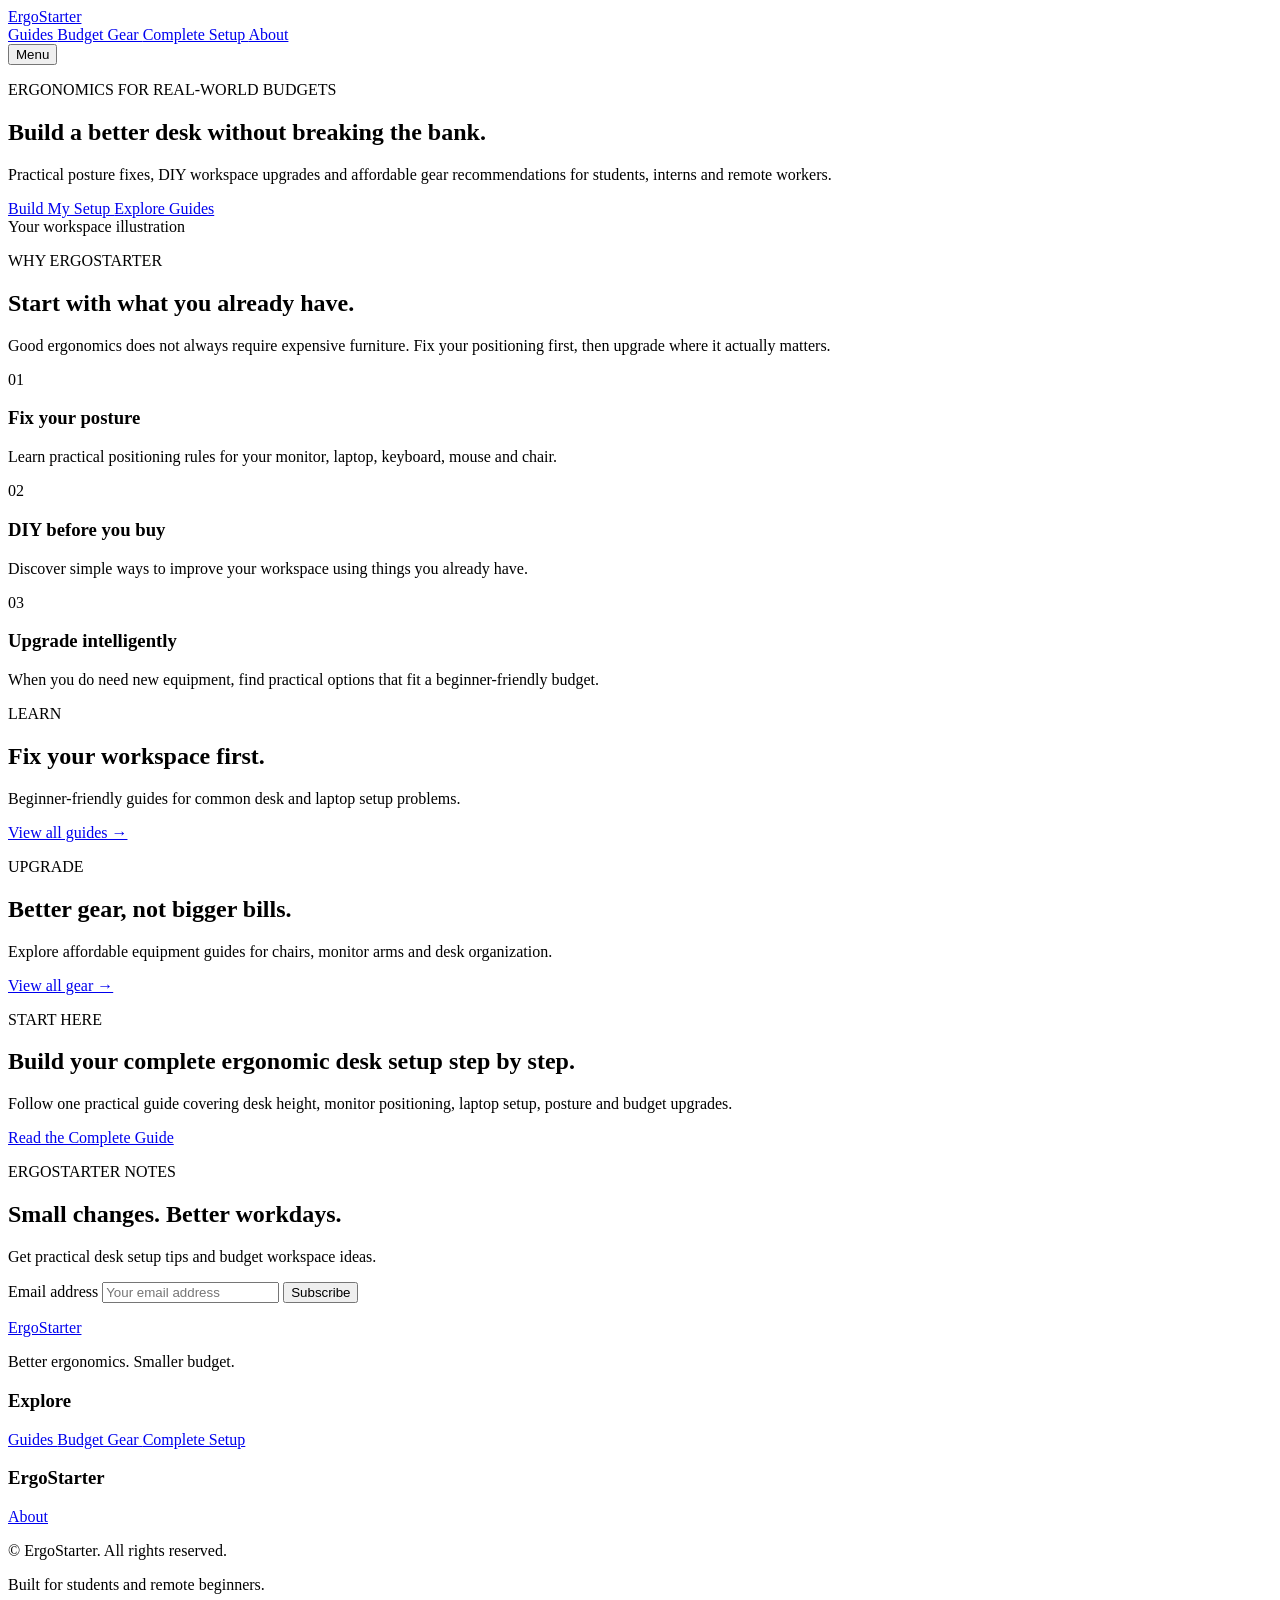
==== index.html @ 864ed113 "feat: add homepage semantic structure" ====
<!DOCTYPE html>
<html lang="en">

<head>
    <meta charset="UTF-8">

    <meta
        name="viewport"
        content="width=device-width, initial-scale=1.0"
    >

    <title>
        ErgoStarter | Budget Ergonomic Desk Setups for Beginners
    </title>

    <meta
        name="description"
        content="Build a comfortable ergonomic desk setup without spending a fortune. Practical posture guides, DIY workspace fixes and budget gear for students and remote workers."
    >

    <meta
        name="robots"
        content="index, follow"
    >

    <!-- Canonical will be updated once the final domain is selected -->
    <link
        rel="canonical"
        href="https://YOURDOMAIN.com/"
    >

    <!-- Open Graph -->
    <meta
        property="og:type"
        content="website"
    >

    <meta
        property="og:title"
        content="ErgoStarter | Better Ergonomics. Smaller Budget."
    >

    <meta
        property="og:description"
        content="Practical ergonomic desk setups, posture fixes and affordable gear for students and remote workers."
    >

    <meta
        property="og:url"
        content="https://YOURDOMAIN.com/"
    >

    <!-- Stylesheets -->
    <link
        rel="stylesheet"
        href="assets/css/style.css"
    >

    <link
        rel="stylesheet"
        href="assets/css/components.css"
    >

    <link
        rel="stylesheet"
        href="assets/css/responsive.css"
    >
</head>


<body>

    <!-- ==========================================
         HEADER
         ========================================== -->

    <header class="site-header">

        <div class="container">

            <!-- Navigation will be built in next step -->

            <a
                href="/"
                class="logo"
                aria-label="ErgoStarter Home"
            >
                ErgoStarter
            </a>


            <nav
                class="main-navigation"
                aria-label="Main navigation"
            >

                <a href="/guides/">
                    Guides
                </a>

                <a href="/gear/">
                    Budget Gear
                </a>

                <a href="/budget-ergonomic-desk-setup-guide/">
                    Complete Setup
                </a>

                <a href="/about/">
                    About
                </a>

            </nav>


            <button
                class="menu-toggle"
                type="button"
                aria-label="Open navigation menu"
                aria-expanded="false"
            >
                Menu
            </button>

        </div>

    </header>



    <!-- ==========================================
         MAIN CONTENT
         ========================================== -->

    <main>


        <!-- ======================================
             HERO
             ====================================== -->

        <section
            class="hero"
            aria-labelledby="hero-title"
        >

            <div class="container">

                <div class="hero-content">

                    <p class="eyebrow">
                        ERGONOMICS FOR REAL-WORLD BUDGETS
                    </p>


                    <h1 id="hero-title">
                        Build a better desk
                        without breaking the bank.
                    </h1>


                    <p class="hero-description">
                        Practical posture fixes, DIY workspace
                        upgrades and affordable gear recommendations
                        for students, interns and remote workers.
                    </p>


                    <div class="hero-actions">

                        <a
                            href="/budget-ergonomic-desk-setup-guide/"
                            class="btn btn-primary"
                        >
                            Build My Setup
                        </a>


                        <a
                            href="/guides/"
                            class="btn btn-secondary"
                        >
                            Explore Guides
                        </a>

                    </div>

                </div>


                <div
                    class="hero-visual"
                    aria-hidden="true"
                >

                    <!-- Hero illustration will be built later -->

                    <div class="hero-placeholder">
                        Your workspace illustration
                    </div>

                </div>

            </div>

        </section>



        <!-- ======================================
             TRUST / VALUE PROPOSITION
             ====================================== -->

        <section
            class="value-section"
            aria-labelledby="value-title"
        >

            <div class="container">

                <div class="section-heading">

                    <p class="eyebrow">
                        WHY ERGOSTARTER
                    </p>

                    <h2 id="value-title">
                        Start with what you already have.
                    </h2>

                    <p>
                        Good ergonomics does not always require
                        expensive furniture. Fix your positioning
                        first, then upgrade where it actually matters.
                    </p>

                </div>


                <div class="value-grid">

                    <article class="value-card">

                        <span
                            class="value-card-number"
                            aria-hidden="true"
                        >
                            01
                        </span>

                        <h3>
                            Fix your posture
                        </h3>

                        <p>
                            Learn practical positioning rules
                            for your monitor, laptop, keyboard,
                            mouse and chair.
                        </p>

                    </article>


                    <article class="value-card">

                        <span
                            class="value-card-number"
                            aria-hidden="true"
                        >
                            02
                        </span>

                        <h3>
                            DIY before you buy
                        </h3>

                        <p>
                            Discover simple ways to improve your
                            workspace using things you already have.
                        </p>

                    </article>


                    <article class="value-card">

                        <span
                            class="value-card-number"
                            aria-hidden="true"
                        >
                            03
                        </span>

                        <h3>
                            Upgrade intelligently
                        </h3>

                        <p>
                            When you do need new equipment,
                            find practical options that fit a
                            beginner-friendly budget.
                        </p>

                    </article>

                </div>

            </div>

        </section>



        <!-- ======================================
             GUIDES
             ====================================== -->

        <section
            class="guides-section section"
            aria-labelledby="guides-title"
        >

            <div class="container">

                <div class="section-header-row">

                    <div class="section-heading">

                        <p class="eyebrow">
                            LEARN
                        </p>

                        <h2 id="guides-title">
                            Fix your workspace first.
                        </h2>

                        <p>
                            Beginner-friendly guides for common
                            desk and laptop setup problems.
                        </p>

                    </div>


                    <a
                        href="/guides/"
                        class="section-link"
                    >
                        View all guides →
                    </a>

                </div>


                <div
                    class="guide-grid"
                    id="featured-guides"
                >

                    <!--
                        Guide cards will be generated dynamically
                        using JavaScript.
                    -->

                </div>

            </div>

        </section>



        <!-- ======================================
             BUDGET GEAR
             ====================================== -->

        <section
            class="gear-section section"
            aria-labelledby="gear-title"
        >

            <div class="container">

                <div class="section-header-row">

                    <div class="section-heading">

                        <p class="eyebrow">
                            UPGRADE
                        </p>

                        <h2 id="gear-title">
                            Better gear, not bigger bills.
                        </h2>

                        <p>
                            Explore affordable equipment guides
                            for chairs, monitor arms and desk
                            organization.
                        </p>

                    </div>


                    <a
                        href="/gear/"
                        class="section-link"
                    >
                        View all gear →
                    </a>

                </div>


                <div
                    class="gear-grid"
                    id="featured-gear"
                >

                    <!--
                        Gear cards will be generated dynamically
                        using JavaScript.
                    -->

                </div>

            </div>

        </section>



        <!-- ======================================
             COMPLETE SETUP CTA
             ====================================== -->

        <section
            class="setup-cta section"
            aria-labelledby="setup-title"
        >

            <div class="container">

                <div class="cta-content">

                    <p class="eyebrow">
                        START HERE
                    </p>

                    <h2 id="setup-title">
                        Build your complete ergonomic
                        desk setup step by step.
                    </h2>

                    <p>
                        Follow one practical guide covering
                        desk height, monitor positioning,
                        laptop setup, posture and budget upgrades.
                    </p>

                    <a
                        href="/budget-ergonomic-desk-setup-guide/"
                        class="btn btn-primary"
                    >
                        Read the Complete Guide
                    </a>

                </div>

            </div>

        </section>



        <!-- ======================================
             NEWSLETTER
             ====================================== -->

        <section
            class="newsletter-section section"
            aria-labelledby="newsletter-title"
        >

            <div class="container">

                <div class="newsletter">

                    <div>

                        <p class="eyebrow">
                            ERGOSTARTER NOTES
                        </p>

                        <h2 id="newsletter-title">
                            Small changes. Better workdays.
                        </h2>

                        <p>
                            Get practical desk setup tips and
                            budget workspace ideas.
                        </p>

                    </div>


                    <form
                        class="newsletter-form"
                        id="newsletter-form"
                    >

                        <label
                            for="newsletter-email"
                            class="visually-hidden"
                        >
                            Email address
                        </label>

                        <input
                            type="email"
                            id="newsletter-email"
                            name="email"
                            placeholder="Your email address"
                            autocomplete="email"
                            required
                        >

                        <button
                            type="submit"
                            class="btn btn-primary"
                        >
                            Subscribe
                        </button>

                    </form>


                    <p
                        class="form-message"
                        id="newsletter-message"
                        aria-live="polite"
                    ></p>

                </div>

            </div>

        </section>

    </main>



    <!-- ==========================================
         FOOTER
         ========================================== -->

    <footer class="site-footer">

        <div class="container">

            <div class="footer-grid">


                <div class="footer-brand">

                    <a
                        href="/"
                        class="logo"
                    >
                        ErgoStarter
                    </a>

                    <p>
                        Better ergonomics.
                        Smaller budget.
                    </p>

                </div>


                <div class="footer-column">

                    <h3>
                        Explore
                    </h3>

                    <a href="/guides/">
                        Guides
                    </a>

                    <a href="/gear/">
                        Budget Gear
                    </a>

                    <a href="/budget-ergonomic-desk-setup-guide/">
                        Complete Setup
                    </a>

                </div>


                <div class="footer-column">

                    <h3>
                        ErgoStarter
                    </h3>

                    <a href="/about/">
                        About
                    </a>

                </div>

            </div>


            <div class="footer-bottom">

                <p>
                    © <span id="current-year"></span>
                    ErgoStarter.
                    All rights reserved.
                </p>

                <p>
                    Built for students and remote beginners.
                </p>

            </div>

        </div>

    </footer>



    <!-- JavaScript -->

    <script
        src="assets/js/data.js"
        defer
    ></script>

    <script
        src="assets/js/components.js"
        defer
    ></script>

    <script
        src="assets/js/main.js"
        defer
    ></script>

    <script
        src="assets/js/search.js"
        defer
    ></script>

</body>

</html>
---- assets/css/responsive.css ----
/* =========================================
   ErgoStarter — Responsive Styles
   ========================================= */

@media (max-width: 900px) {

    h1 {
        font-size: 3rem;
    }

    h2 {
        font-size: 2.25rem;
    }

    .section {
        padding-block: var(--space-16);
    }
}


@media (max-width: 600px) {

    html {
        font-size: 15px;
    }

    h1 {
        font-size: 2.4rem;
    }

    h2 {
        font-size: 2rem;
    }

    h3 {
        font-size: 1.35rem;
    }

    .container,
    .content-container {
        width: min(100% - 1.5rem, var(--container-width));
    }

    .section {
        padding-block: var(--space-12);
    }

    .btn {
        width: 100%;
    }
}
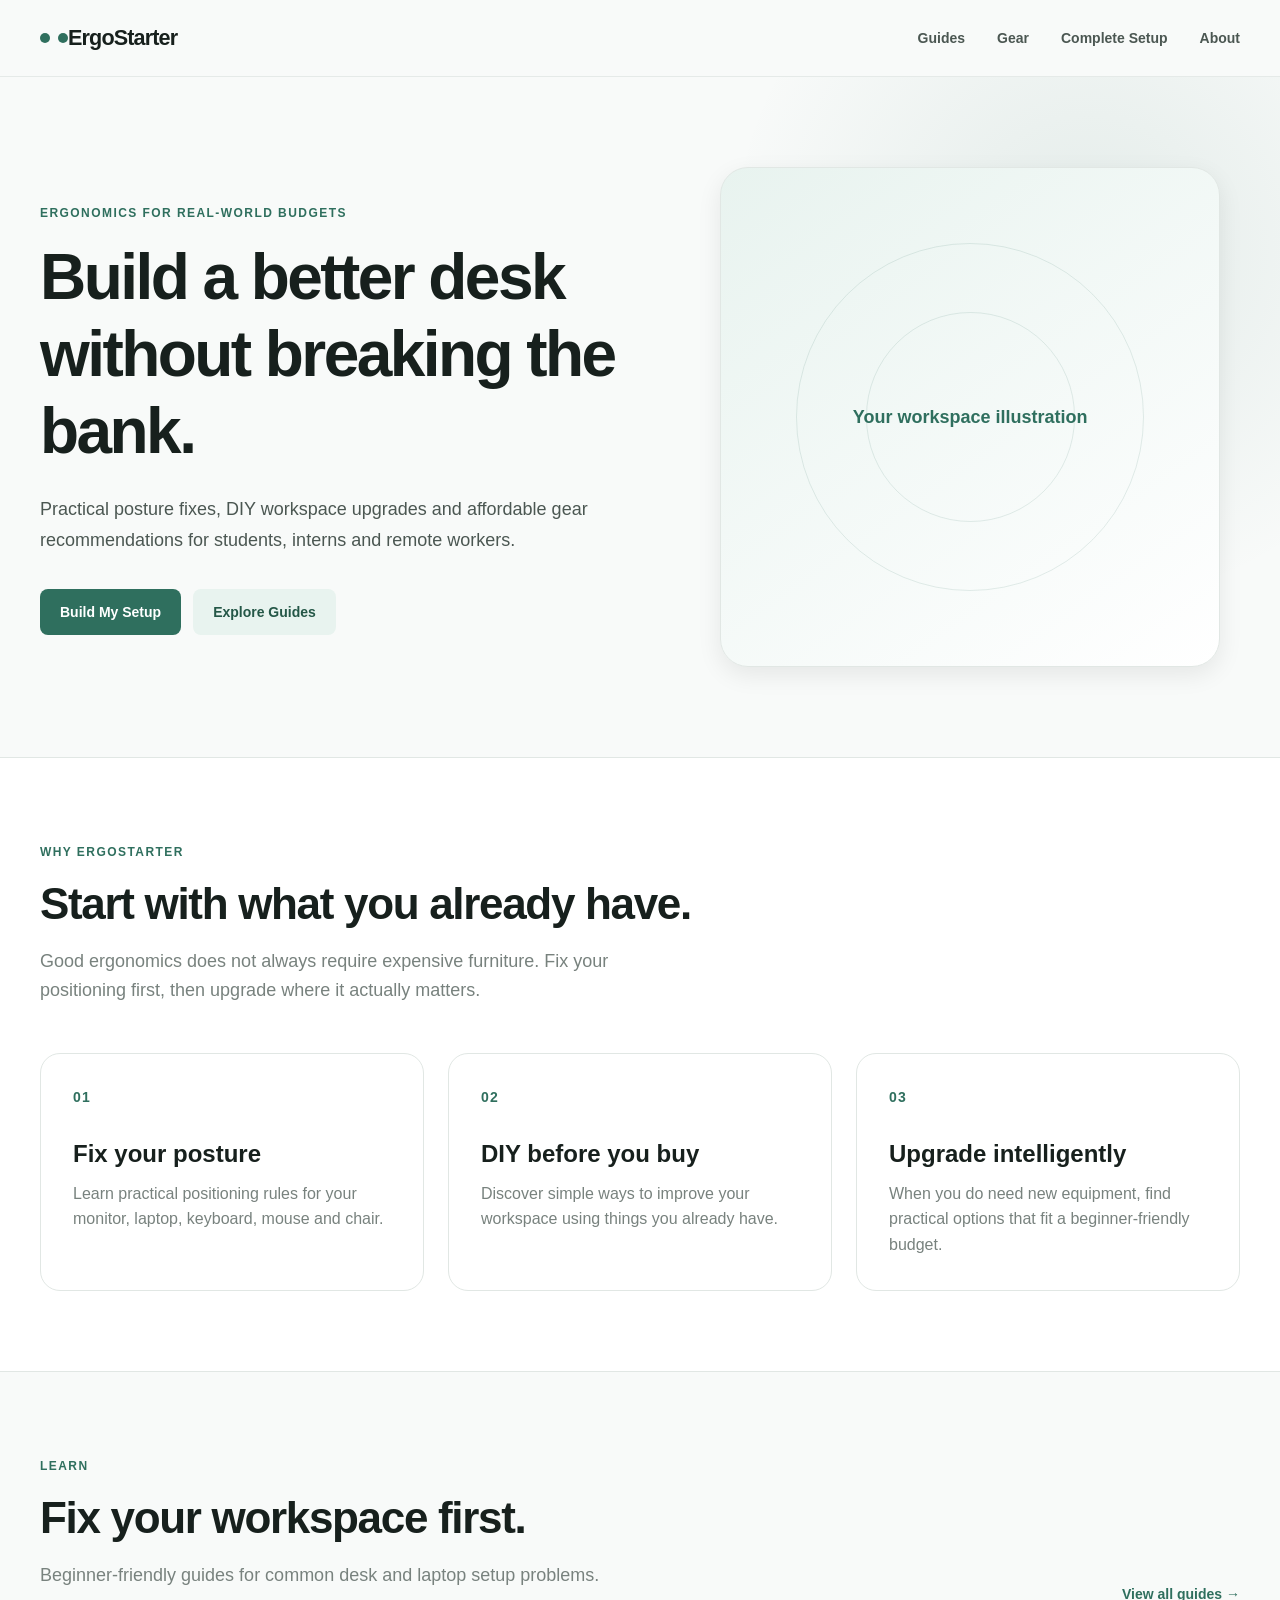
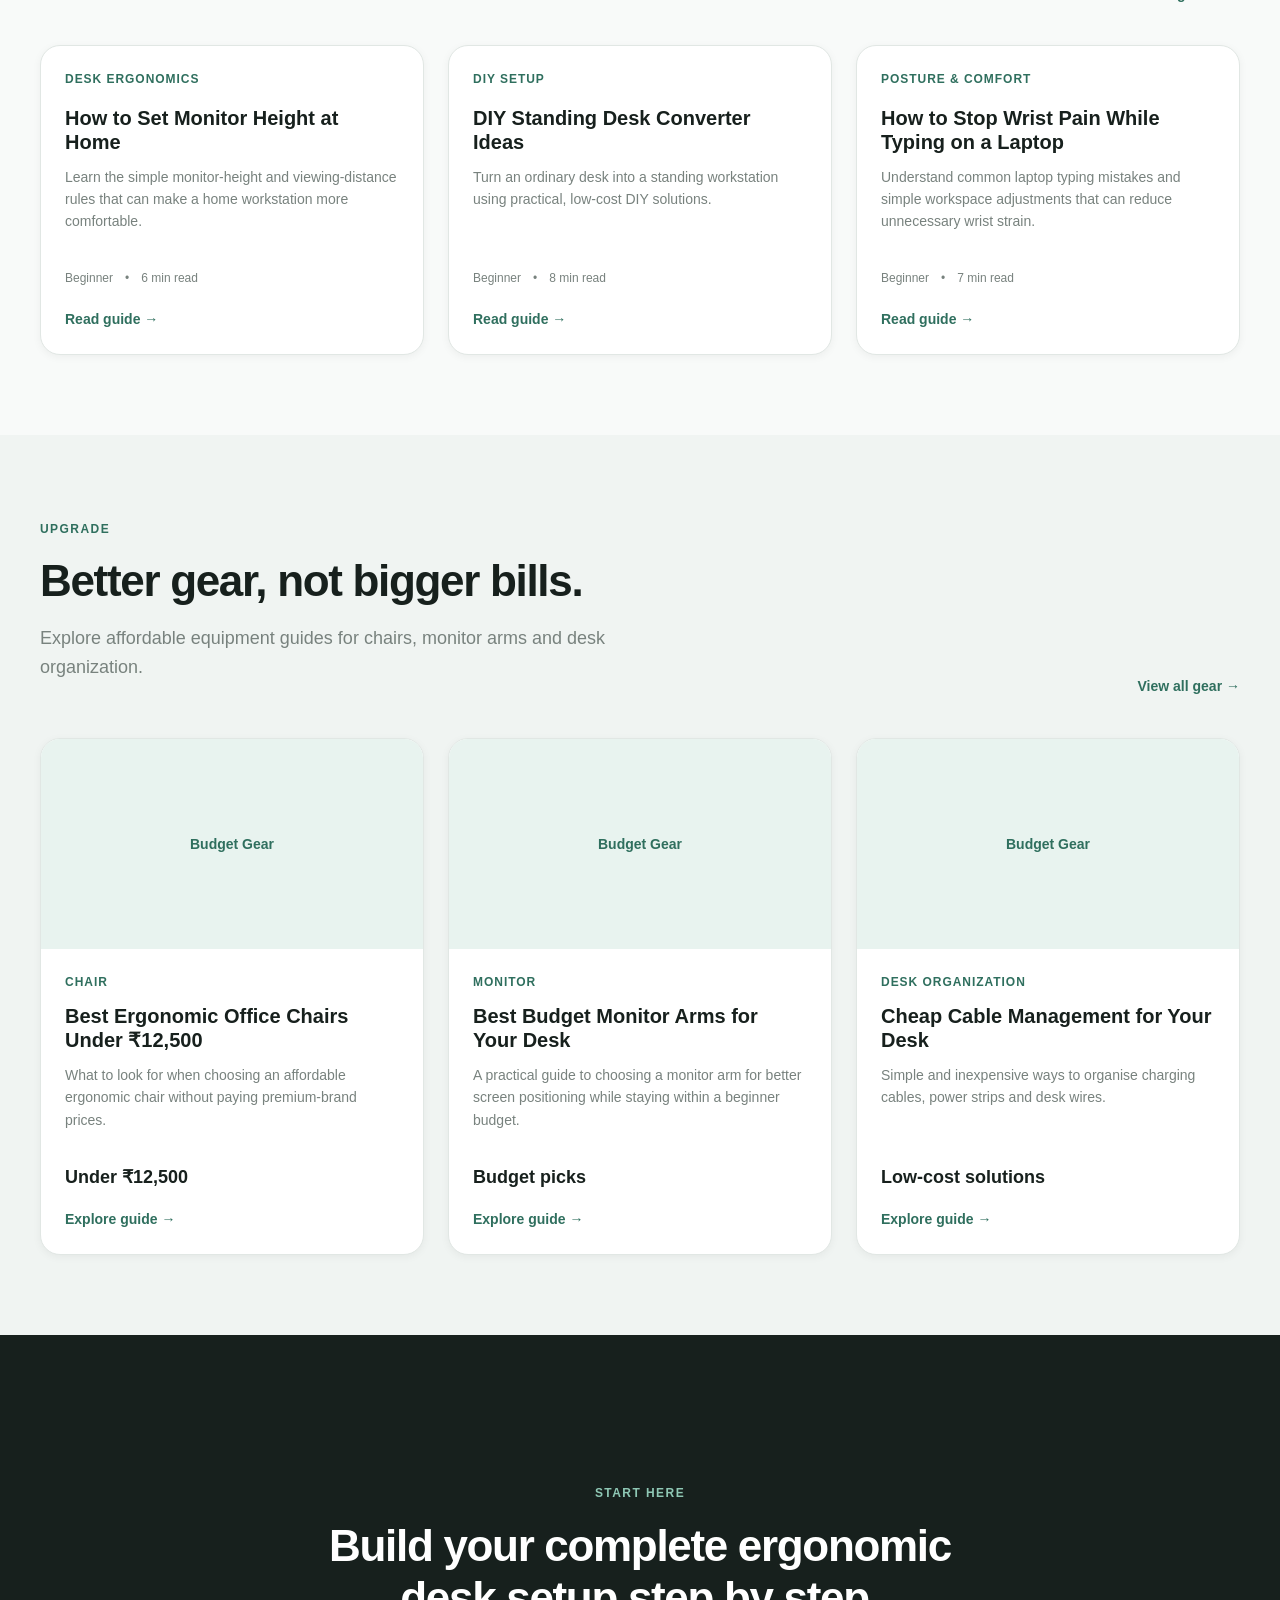
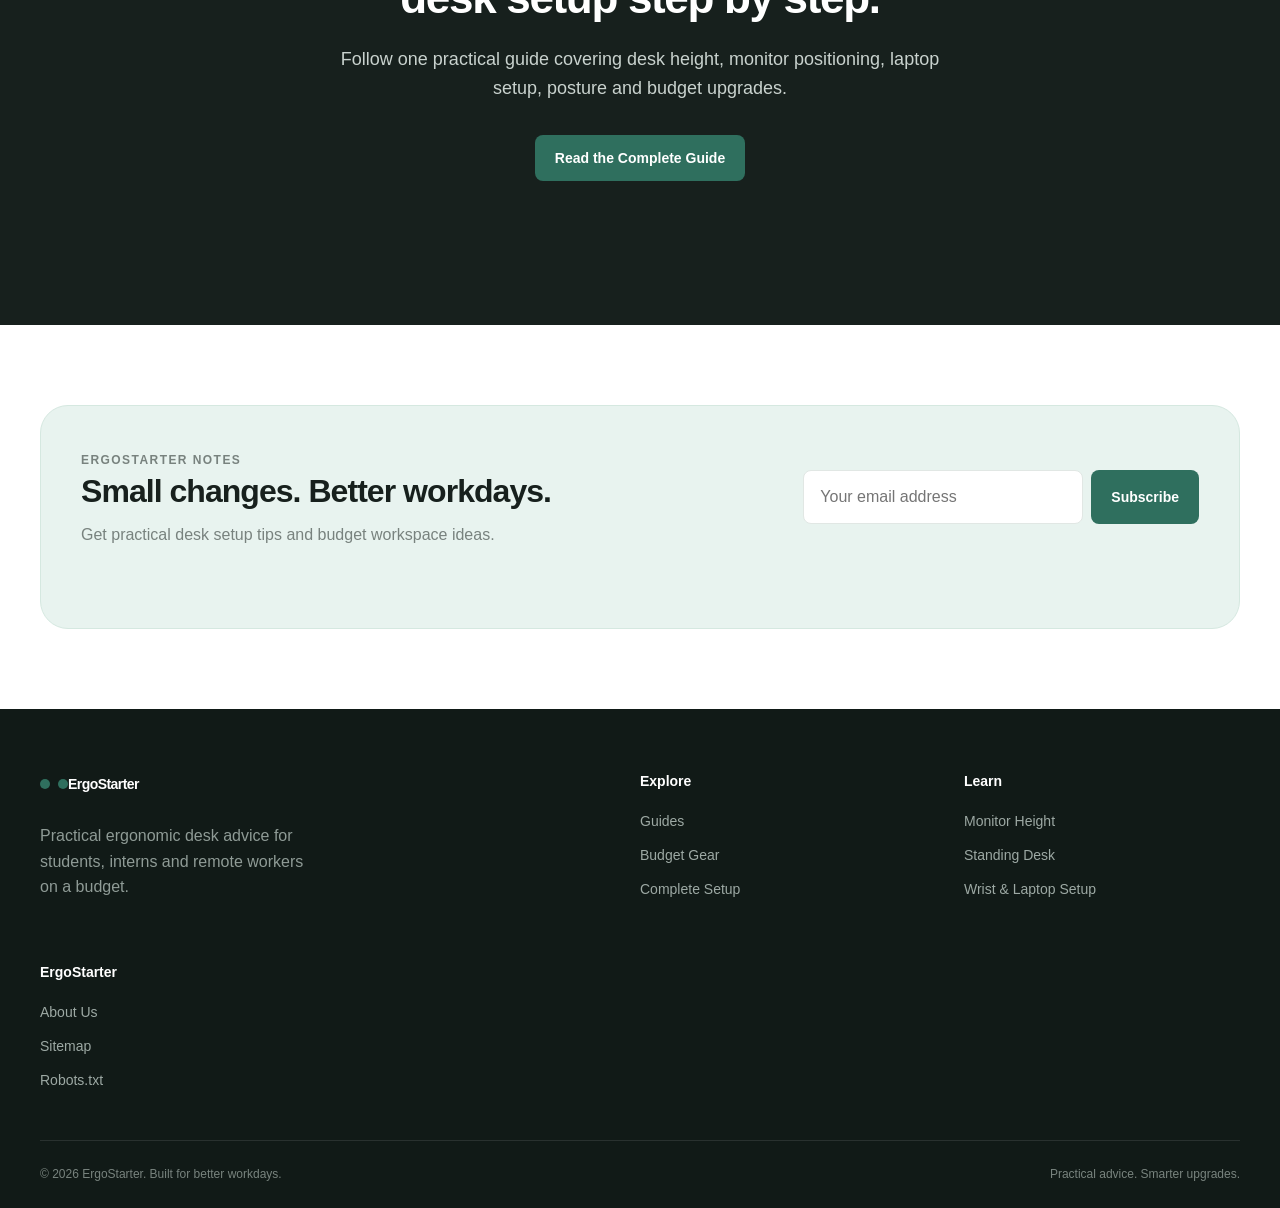
==== commit a00e4d3a: "feat: add reusable header and footer components" ====
--- a/index.html
+++ b/index.html
@@ -74,57 +74,7 @@
          HEADER
          ========================================== -->
 
-    <header class="site-header">
-
-        <div class="container">
-
-            <!-- Navigation will be built in next step -->
-
-            <a
-                href="/"
-                class="logo"
-                aria-label="ErgoStarter Home"
-            >
-                ErgoStarter
-            </a>
-
-
-            <nav
-                class="main-navigation"
-                aria-label="Main navigation"
-            >
-
-                <a href="/guides/">
-                    Guides
-                </a>
-
-                <a href="/gear/">
-                    Budget Gear
-                </a>
-
-                <a href="/budget-ergonomic-desk-setup-guide/">
-                    Complete Setup
-                </a>
-
-                <a href="/about/">
-                    About
-                </a>
-
-            </nav>
-
-
-            <button
-                class="menu-toggle"
-                type="button"
-                aria-label="Open navigation menu"
-                aria-expanded="false"
-            >
-                Menu
-            </button>
-
-        </div>
-
-    </header>
+    <div id="site-header"></div>
 
 
 
@@ -555,83 +505,7 @@
          FOOTER
          ========================================== -->
 
-    <footer class="site-footer">
-
-        <div class="container">
-
-            <div class="footer-grid">
-
-
-                <div class="footer-brand">
-
-                    <a
-                        href="/"
-                        class="logo"
-                    >
-                        ErgoStarter
-                    </a>
-
-                    <p>
-                        Better ergonomics.
-                        Smaller budget.
-                    </p>
-
-                </div>
-
-
-                <div class="footer-column">
-
-                    <h3>
-                        Explore
-                    </h3>
-
-                    <a href="/guides/">
-                        Guides
-                    </a>
-
-                    <a href="/gear/">
-                        Budget Gear
-                    </a>
-
-                    <a href="/budget-ergonomic-desk-setup-guide/">
-                        Complete Setup
-                    </a>
-
-                </div>
-
-
-                <div class="footer-column">
-
-                    <h3>
-                        ErgoStarter
-                    </h3>
-
-                    <a href="/about/">
-                        About
-                    </a>
-
-                </div>
-
-            </div>
-
-
-            <div class="footer-bottom">
-
-                <p>
-                    © <span id="current-year"></span>
-                    ErgoStarter.
-                    All rights reserved.
-                </p>
-
-                <p>
-                    Built for students and remote beginners.
-                </p>
-
-            </div>
-
-        </div>
-
-    </footer>
+    <div id="site-footer"></div>
 
 
 
--- a/assets/css/style.css
+++ b/assets/css/style.css
@@ -0,0 +1,307 @@
+/* =========================================
+   ErgoStarter — Global Design System
+   ========================================= */
+
+:root {
+    /* Brand Colors */
+    --color-primary: #2f6f5e;
+    --color-primary-dark: #245747;
+    --color-primary-light: #e8f3ef;
+
+    /* Neutral Colors */
+    --color-white: #ffffff;
+    --color-black: #111111;
+    --color-heading: #17201d;
+    --color-text: #4b5752;
+    --color-muted: #78827e;
+
+    /* Backgrounds */
+    --color-background: #f8faf9;
+    --color-surface: #ffffff;
+    --color-surface-alt: #f0f4f2;
+
+    /* Borders */
+    --color-border: #e1e7e4;
+
+    /* Typography */
+    --font-primary:
+        Inter,
+        -apple-system,
+        BlinkMacSystemFont,
+        "Segoe UI",
+        Roboto,
+        Helvetica,
+        Arial,
+        sans-serif;
+
+    /* Font Sizes */
+    --text-xs: 0.75rem;
+    --text-sm: 0.875rem;
+    --text-base: 1rem;
+    --text-lg: 1.125rem;
+    --text-xl: 1.25rem;
+    --text-2xl: 1.5rem;
+    --text-3xl: 2rem;
+    --text-4xl: 2.75rem;
+    --text-5xl: 4rem;
+
+    /* Spacing */
+    --space-1: 0.25rem;
+    --space-2: 0.5rem;
+    --space-3: 0.75rem;
+    --space-4: 1rem;
+    --space-5: 1.25rem;
+    --space-6: 1.5rem;
+    --space-8: 2rem;
+    --space-10: 2.5rem;
+    --space-12: 3rem;
+    --space-16: 4rem;
+    --space-20: 5rem;
+
+    /* Layout */
+    --container-width: 1200px;
+    --content-width: 800px;
+
+    /* UI */
+    --radius-sm: 8px;
+    --radius-md: 14px;
+    --radius-lg: 20px;
+    --radius-xl: 28px;
+
+    --shadow-sm: 0 2px 8px rgba(17, 17, 17, 0.05);
+    --shadow-md: 0 8px 24px rgba(17, 17, 17, 0.08);
+
+    /* Animation */
+    --transition-fast: 150ms ease;
+    --transition-normal: 250ms ease;
+}
+
+
+/* =========================================
+   Reset
+   ========================================= */
+
+*,
+*::before,
+*::after {
+    box-sizing: border-box;
+    margin: 0;
+    padding: 0;
+}
+
+
+html {
+    scroll-behavior: smooth;
+    font-size: 16px;
+}
+
+
+body {
+    font-family: var(--font-primary);
+    background: var(--color-background);
+    color: var(--color-text);
+    line-height: 1.6;
+    -webkit-font-smoothing: antialiased;
+}
+
+
+img {
+    display: block;
+    max-width: 100%;
+    height: auto;
+}
+
+
+a {
+    color: inherit;
+    text-decoration: none;
+}
+
+
+button,
+input,
+textarea,
+select {
+    font: inherit;
+}
+
+
+button {
+    cursor: pointer;
+    border: none;
+}
+
+
+ul,
+ol {
+    list-style: none;
+}
+
+
+/* =========================================
+   Typography
+   ========================================= */
+
+h1,
+h2,
+h3,
+h4,
+h5,
+h6 {
+    color: var(--color-heading);
+    line-height: 1.2;
+    font-weight: 700;
+}
+
+
+h1 {
+    font-size: var(--text-5xl);
+    letter-spacing: -0.04em;
+}
+
+
+h2 {
+    font-size: var(--text-4xl);
+    letter-spacing: -0.03em;
+}
+
+
+h3 {
+    font-size: var(--text-2xl);
+}
+
+
+p {
+    margin-bottom: var(--space-4);
+}
+
+
+strong {
+    color: var(--color-heading);
+}
+
+
+/* =========================================
+   Layout
+   ========================================= */
+
+.container {
+    width: min(100% - 2rem, var(--container-width));
+    margin-inline: auto;
+}
+
+
+.content-container {
+    width: min(100% - 2rem, var(--content-width));
+    margin-inline: auto;
+}
+
+
+.section {
+    padding-block: var(--space-20);
+}
+
+
+/* =========================================
+   Buttons
+   ========================================= */
+
+.btn {
+    display: inline-flex;
+    align-items: center;
+    justify-content: center;
+    gap: var(--space-2);
+
+    padding: 0.75rem 1.25rem;
+
+    border-radius: var(--radius-sm);
+
+    font-size: var(--text-sm);
+    font-weight: 600;
+
+    transition:
+        background-color var(--transition-normal),
+        color var(--transition-normal),
+        transform var(--transition-fast),
+        box-shadow var(--transition-normal);
+}
+
+
+.btn:hover {
+    transform: translateY(-2px);
+}
+
+
+.btn-primary {
+    background: var(--color-primary);
+    color: var(--color-white);
+}
+
+
+.btn-primary:hover {
+    background: var(--color-primary-dark);
+    box-shadow: var(--shadow-sm);
+}
+
+
+.btn-secondary {
+    background: var(--color-primary-light);
+    color: var(--color-primary-dark);
+}
+
+
+.btn-secondary:hover {
+    background: #dcece6;
+}
+
+
+/* =========================================
+   Cards
+   ========================================= */
+
+.card {
+    background: var(--color-surface);
+    border: 1px solid var(--color-border);
+    border-radius: var(--radius-lg);
+    box-shadow: var(--shadow-sm);
+    overflow: hidden;
+
+    transition:
+        transform var(--transition-normal),
+        box-shadow var(--transition-normal);
+}
+
+
+.card:hover {
+    transform: translateY(-4px);
+    box-shadow: var(--shadow-md);
+}
+
+
+/* =========================================
+   Utility Classes
+   ========================================= */
+
+.text-center {
+    text-align: center;
+}
+
+
+.text-muted {
+    color: var(--color-muted);
+}
+
+
+.text-primary {
+    color: var(--color-primary);
+}
+
+
+.bg-white {
+    background: var(--color-white);
+}
+
+
+.hidden {
+    display: none;
+}
--- a/assets/css/components.css
+++ b/assets/css/components.css
@@ -0,0 +1,928 @@
+/* =========================================================
+   ErgoStarter — Component Styles
+   ========================================================= */
+
+
+/* =========================================================
+   HEADER / NAVIGATION
+   ========================================================= */
+
+.site-header {
+    position: sticky;
+    top: 0;
+    z-index: 1000;
+
+    width: 100%;
+
+    background: rgba(248, 250, 249, 0.92);
+    border-bottom: 1px solid rgba(225, 231, 228, 0.8);
+
+    backdrop-filter: blur(14px);
+    -webkit-backdrop-filter: blur(14px);
+}
+
+
+.site-header .container {
+    min-height: 76px;
+
+    display: flex;
+    align-items: center;
+    justify-content: space-between;
+
+    gap: var(--space-8);
+}
+
+
+/* Logo */
+
+.logo {
+    display: inline-flex;
+    align-items: center;
+
+    color: var(--color-heading);
+
+    font-size: 1.35rem;
+    font-weight: 800;
+    letter-spacing: -0.04em;
+
+    white-space: nowrap;
+}
+
+
+.logo::before {
+    content: "";
+
+    width: 10px;
+    height: 10px;
+
+    margin-right: 8px;
+
+    border-radius: 50%;
+
+    background: var(--color-primary);
+}
+
+
+/* Navigation */
+
+.main-navigation {
+    display: flex;
+    align-items: center;
+
+    gap: var(--space-8);
+}
+
+
+.main-navigation a {
+    position: relative;
+
+    color: var(--color-text);
+
+    font-size: var(--text-sm);
+    font-weight: 600;
+
+    transition:
+        color var(--transition-normal);
+}
+
+
+.main-navigation a::after {
+    content: "";
+
+    position: absolute;
+
+    left: 0;
+    bottom: -7px;
+
+    width: 0;
+    height: 2px;
+
+    border-radius: 999px;
+
+    background: var(--color-primary);
+
+    transition: width var(--transition-normal);
+}
+
+
+.main-navigation a:hover {
+    color: var(--color-primary);
+}
+
+
+.main-navigation a:hover::after {
+    width: 100%;
+}
+
+
+/* Mobile menu button */
+
+.menu-toggle {
+    display: none;
+
+    padding: 0.6rem 0.85rem;
+
+    color: var(--color-heading);
+    background: var(--color-surface);
+
+    border: 1px solid var(--color-border);
+    border-radius: var(--radius-sm);
+
+    font-size: var(--text-sm);
+    font-weight: 600;
+}
+
+
+/* =========================================================
+   SHARED SECTION ELEMENTS
+   ========================================================= */
+
+.eyebrow {
+    display: inline-block;
+
+    margin-bottom: var(--space-4);
+
+    color: var(--color-primary);
+
+    font-size: var(--text-xs);
+    font-weight: 800;
+
+    letter-spacing: 0.12em;
+    text-transform: uppercase;
+}
+
+
+.section-heading {
+    max-width: 680px;
+}
+
+
+.section-heading h2 {
+    margin-bottom: var(--space-4);
+}
+
+
+.section-heading p:last-child {
+    max-width: 620px;
+
+    color: var(--color-muted);
+
+    font-size: var(--text-lg);
+}
+
+
+.section-header-row {
+    display: flex;
+    align-items: flex-end;
+    justify-content: space-between;
+
+    gap: var(--space-8);
+
+    margin-bottom: var(--space-10);
+}
+
+
+.section-link {
+    flex-shrink: 0;
+
+    color: var(--color-primary);
+
+    font-size: var(--text-sm);
+    font-weight: 700;
+
+    transition:
+        color var(--transition-normal),
+        transform var(--transition-fast);
+}
+
+
+.section-link:hover {
+    color: var(--color-primary-dark);
+
+    transform: translateX(3px);
+}
+
+
+/* =========================================================
+   HERO
+   ========================================================= */
+
+.hero {
+    position: relative;
+
+    min-height: 680px;
+
+    display: flex;
+    align-items: center;
+
+    overflow: hidden;
+
+    background:
+        radial-gradient(
+            circle at 85% 25%,
+            rgba(47, 111, 94, 0.10),
+            transparent 30%
+        ),
+        var(--color-background);
+}
+
+
+.hero .container {
+    display: grid;
+
+    grid-template-columns:
+        minmax(0, 1.05fr)
+        minmax(360px, 0.95fr);
+
+    align-items: center;
+
+    gap: var(--space-16);
+}
+
+
+.hero-content {
+    position: relative;
+    z-index: 2;
+
+    max-width: 680px;
+}
+
+
+.hero h1 {
+    max-width: 700px;
+
+    margin-bottom: var(--space-6);
+}
+
+
+.hero-description {
+    max-width: 600px;
+
+    margin-bottom: var(--space-8);
+
+    color: var(--color-text);
+
+    font-size: var(--text-lg);
+    line-height: 1.75;
+}
+
+
+.hero-actions {
+    display: flex;
+    align-items: center;
+
+    gap: var(--space-3);
+}
+
+
+/* Hero visual */
+
+.hero-visual {
+    display: flex;
+    align-items: center;
+    justify-content: center;
+
+    min-height: 440px;
+}
+
+
+.hero-placeholder {
+    position: relative;
+
+    width: min(100%, 500px);
+    aspect-ratio: 1 / 1;
+
+    display: flex;
+    align-items: center;
+    justify-content: center;
+
+    padding: var(--space-8);
+
+    color: var(--color-primary);
+
+    background:
+        linear-gradient(
+            145deg,
+            var(--color-primary-light),
+            var(--color-surface)
+        );
+
+    border: 1px solid var(--color-border);
+    border-radius: var(--radius-xl);
+
+    box-shadow: var(--shadow-md);
+
+    font-size: var(--text-lg);
+    font-weight: 700;
+
+    text-align: center;
+}
+
+
+.hero-placeholder::before,
+.hero-placeholder::after {
+    content: "";
+
+    position: absolute;
+
+    border: 1px solid rgba(47, 111, 94, 0.12);
+    border-radius: 50%;
+}
+
+
+.hero-placeholder::before {
+    width: 70%;
+    aspect-ratio: 1;
+
+    border-radius: 50%;
+}
+
+
+.hero-placeholder::after {
+    width: 42%;
+    aspect-ratio: 1;
+
+    border-radius: 50%;
+}
+
+
+/* =========================================================
+   VALUE PROPOSITION
+   ========================================================= */
+
+.value-section {
+    padding-block: var(--space-20);
+
+    background: var(--color-white);
+
+    border-top: 1px solid var(--color-border);
+    border-bottom: 1px solid var(--color-border);
+}
+
+
+.value-grid {
+    display: grid;
+
+    grid-template-columns: repeat(3, 1fr);
+
+    gap: var(--space-6);
+
+    margin-top: var(--space-12);
+}
+
+
+.value-card {
+    position: relative;
+
+    padding: var(--space-8);
+
+    background: var(--color-surface);
+
+    border: 1px solid var(--color-border);
+    border-radius: var(--radius-lg);
+
+    transition:
+        transform var(--transition-normal),
+        border-color var(--transition-normal),
+        box-shadow var(--transition-normal);
+}
+
+
+.value-card:hover {
+    transform: translateY(-5px);
+
+    border-color: rgba(47, 111, 94, 0.35);
+
+    box-shadow: var(--shadow-md);
+}
+
+
+.value-card-number {
+    display: block;
+
+    margin-bottom: var(--space-8);
+
+    color: var(--color-primary);
+
+    font-size: var(--text-sm);
+    font-weight: 800;
+    letter-spacing: 0.08em;
+}
+
+
+.value-card h3 {
+    margin-bottom: var(--space-3);
+}
+
+
+.value-card p {
+    margin-bottom: 0;
+
+    color: var(--color-muted);
+}
+
+
+/* =========================================================
+   GUIDE GRID
+   ========================================================= */
+
+.guide-grid {
+    display: grid;
+
+    grid-template-columns: repeat(3, 1fr);
+
+    gap: var(--space-6);
+}
+
+
+/* Dynamic guide cards */
+
+.guide-card {
+    display: flex;
+    flex-direction: column;
+
+    min-height: 100%;
+
+    padding: var(--space-6);
+
+    background: var(--color-white);
+
+    border: 1px solid var(--color-border);
+    border-radius: var(--radius-lg);
+
+    box-shadow: var(--shadow-sm);
+
+    transition:
+        transform var(--transition-normal),
+        box-shadow var(--transition-normal),
+        border-color var(--transition-normal);
+}
+
+
+.guide-card:hover {
+    transform: translateY(-5px);
+
+    border-color: rgba(47, 111, 94, 0.3);
+
+    box-shadow: var(--shadow-md);
+}
+
+
+.guide-card-category {
+    margin-bottom: var(--space-4);
+
+    color: var(--color-primary);
+
+    font-size: var(--text-xs);
+    font-weight: 800;
+
+    letter-spacing: 0.08em;
+    text-transform: uppercase;
+}
+
+
+.guide-card h3 {
+    margin-bottom: var(--space-3);
+
+    font-size: var(--text-xl);
+}
+
+
+.guide-card p {
+    color: var(--color-muted);
+
+    font-size: var(--text-sm);
+}
+
+
+.guide-card-meta {
+    display: flex;
+    align-items: center;
+
+    gap: var(--space-3);
+
+    margin-top: auto;
+    padding-top: var(--space-5);
+
+    color: var(--color-muted);
+
+    font-size: var(--text-xs);
+}
+
+
+.guide-card-link {
+    display: inline-flex;
+
+    margin-top: var(--space-5);
+
+    color: var(--color-primary);
+
+    font-size: var(--text-sm);
+    font-weight: 700;
+}
+
+
+.guide-card-link:hover {
+    color: var(--color-primary-dark);
+}
+
+
+/* =========================================================
+   GEAR SECTION
+   ========================================================= */
+
+.gear-section {
+    background: var(--color-surface-alt);
+}
+
+
+.gear-grid {
+    display: grid;
+
+    grid-template-columns: repeat(3, 1fr);
+
+    gap: var(--space-6);
+}
+
+
+/* Dynamic gear cards */
+
+.gear-card {
+    display: flex;
+    flex-direction: column;
+
+    min-height: 100%;
+
+    background: var(--color-white);
+
+    border: 1px solid var(--color-border);
+    border-radius: var(--radius-lg);
+
+    overflow: hidden;
+
+    box-shadow: var(--shadow-sm);
+
+    transition:
+        transform var(--transition-normal),
+        box-shadow var(--transition-normal);
+}
+
+
+.gear-card:hover {
+    transform: translateY(-5px);
+
+    box-shadow: var(--shadow-md);
+}
+
+
+.gear-card-image {
+    display: flex;
+    align-items: center;
+    justify-content: center;
+
+    min-height: 210px;
+
+    padding: var(--space-8);
+
+    background: var(--color-primary-light);
+
+    color: var(--color-primary);
+
+    font-size: var(--text-sm);
+    font-weight: 700;
+}
+
+
+.gear-card-content {
+    display: flex;
+    flex-direction: column;
+
+    flex: 1;
+
+    padding: var(--space-6);
+}
+
+
+.gear-card-category {
+    margin-bottom: var(--space-3);
+
+    color: var(--color-primary);
+
+    font-size: var(--text-xs);
+    font-weight: 800;
+
+    letter-spacing: 0.08em;
+    text-transform: uppercase;
+}
+
+
+.gear-card h3 {
+    margin-bottom: var(--space-3);
+
+    font-size: var(--text-xl);
+}
+
+
+.gear-card p {
+    color: var(--color-muted);
+
+    font-size: var(--text-sm);
+}
+
+
+.gear-card-price {
+    margin-top: auto;
+    padding-top: var(--space-4);
+
+    color: var(--color-heading);
+
+    font-size: var(--text-lg);
+    font-weight: 800;
+}
+
+
+.gear-card-link {
+    display: inline-flex;
+
+    margin-top: var(--space-4);
+
+    color: var(--color-primary);
+
+    font-size: var(--text-sm);
+    font-weight: 700;
+}
+
+
+/* =========================================================
+   COMPLETE SETUP CTA
+   ========================================================= */
+
+.setup-cta {
+    background: var(--color-heading);
+}
+
+
+.setup-cta .container {
+    display: flex;
+    justify-content: center;
+}
+
+
+.cta-content {
+    width: min(100%, 780px);
+
+    padding: var(--space-16);
+
+    text-align: center;
+}
+
+
+.cta-content h2 {
+    margin-bottom: var(--space-5);
+
+    color: var(--color-white);
+}
+
+
+.cta-content p:not(.eyebrow) {
+    max-width: 620px;
+
+    margin-inline: auto;
+    margin-bottom: var(--space-8);
+
+    color: #c9d2ce;
+
+    font-size: var(--text-lg);
+}
+
+
+.cta-content .eyebrow {
+    color: #8fc8b5;
+}
+
+
+/* =========================================================
+   NEWSLETTER
+   ========================================================= */
+
+.newsletter-section {
+    background: var(--color-white);
+}
+
+
+.newsletter {
+    display: grid;
+
+    grid-template-columns: 1fr auto;
+
+    align-items: center;
+
+    gap: var(--space-10);
+
+    padding: var(--space-10);
+
+    background: var(--color-primary-light);
+
+    border: 1px solid #d5e8e0;
+    border-radius: var(--radius-xl);
+}
+
+
+.newsletter h2 {
+    margin-bottom: var(--space-3);
+
+    font-size: var(--text-3xl);
+}
+
+
+.newsletter p {
+    margin-bottom: 0;
+
+    color: var(--color-muted);
+}
+
+
+.newsletter-form {
+    display: flex;
+
+    gap: var(--space-2);
+}
+
+
+.newsletter-form input {
+    width: 280px;
+
+    padding: 0.8rem 1rem;
+
+    color: var(--color-heading);
+    background: var(--color-white);
+
+    border: 1px solid var(--color-border);
+    border-radius: var(--radius-sm);
+
+    outline: none;
+
+    transition:
+        border-color var(--transition-normal),
+        box-shadow var(--transition-normal);
+}
+
+
+.newsletter-form input:focus {
+    border-color: var(--color-primary);
+
+    box-shadow:
+        0 0 0 3px rgba(47, 111, 94, 0.12);
+}
+
+
+.form-message {
+    grid-column: 2;
+
+    color: var(--color-primary);
+
+    font-size: var(--text-sm);
+}
+
+
+/* =========================================================
+   FOOTER
+   ========================================================= */
+
+.site-footer {
+    padding-top: var(--space-16);
+
+    background: #111a17;
+
+    color: #c5ceca;
+}
+
+
+.footer-grid {
+    display: grid;
+
+    grid-template-columns: 2fr 1fr 1fr;
+
+    gap: var(--space-12);
+
+    padding-bottom: var(--space-12);
+}
+
+
+.footer-brand .logo {
+    color: var(--color-white);
+
+    margin-bottom: var(--space-4);
+}
+
+
+.footer-brand p {
+    max-width: 280px;
+
+    color: #8f9b96;
+}
+
+
+.footer-column {
+    display: flex;
+    flex-direction: column;
+
+    gap: var(--space-3);
+}
+
+
+.footer-column h3 {
+    margin-bottom: var(--space-2);
+
+    color: var(--color-white);
+
+    font-size: var(--text-sm);
+}
+
+
+.footer-column a {
+    width: fit-content;
+
+    color: #9da9a4;
+
+    font-size: var(--text-sm);
+
+    transition:
+        color var(--transition-normal);
+}
+
+
+.footer-column a:hover {
+    color: var(--color-white);
+}
+
+
+.footer-bottom {
+    display: flex;
+    justify-content: space-between;
+
+    gap: var(--space-6);
+
+    padding-block: var(--space-6);
+
+    border-top: 1px solid rgba(255, 255, 255, 0.1);
+
+    color: #78837e;
+
+    font-size: var(--text-xs);
+}
+
+
+.footer-bottom p {
+    margin: 0;
+}
+
+
+/* =========================================================
+   ACCESSIBILITY
+   ========================================================= */
+
+.visually-hidden {
+    position: absolute;
+
+    width: 1px;
+    height: 1px;
+
+    padding: 0;
+    margin: -1px;
+
+    overflow: hidden;
+
+    clip: rect(0, 0, 0, 0);
+
+    white-space: nowrap;
+
+    border: 0;
+}
+
+/* =========================================
+   ACTIVE NAVIGATION
+========================================= */
+
+.main-navigation a.active {
+    color: var(--color-primary);
+    font-weight: 700;
+}
+
+.main-navigation a.active::after {
+    width: 100%;
+}
+
+
+/* =========================================
+   LOGO MARK
+========================================= */
+
+.logo-mark {
+    width: 10px;
+    height: 10px;
+    display: inline-block;
+    border-radius: 50%;
+    background: var(--color-primary);
+    flex-shrink: 0;
+}
--- a/assets/css/responsive.css
+++ b/assets/css/responsive.css
@@ -1,51 +1,422 @@
-/* =========================================
+
+/* =========================================================
    ErgoStarter — Responsive Styles
-   ========================================= */
+   Mobile / Tablet / Desktop
+   ========================================================= */
+
+
+/* =========================================================
+   LARGE TABLETS / SMALL DESKTOPS
+   ========================================================= */
+
+@media (max-width: 1100px) {
+
+    .hero .container {
+        gap: var(--space-10);
+    }
+
+    .hero h1 {
+        font-size: 3.4rem;
+    }
+
+    .value-grid,
+    .guide-grid,
+    .gear-grid {
+        grid-template-columns: repeat(2, 1fr);
+    }
+
+    .footer-grid {
+        grid-template-columns: 1.5fr 1fr 1fr;
+    }
+}
+
+
+/* =========================================================
+   TABLETS
+   ========================================================= */
 
 @media (max-width: 900px) {
 
+    /* -------------------------
+       Header
+       ------------------------- */
+
+    .site-header .container {
+        min-height: 68px;
+    }
+
+    .main-navigation {
+        gap: var(--space-5);
+    }
+
+
+    /* -------------------------
+       Hero
+       ------------------------- */
+
+    .hero {
+        min-height: auto;
+
+        padding-block: var(--space-16);
+    }
+
+    .hero .container {
+        grid-template-columns: 1fr;
+
+        gap: var(--space-10);
+    }
+
+    .hero-content {
+        max-width: 720px;
+
+        margin-inline: auto;
+
+        text-align: center;
+    }
+
+    .hero-description {
+        margin-inline: auto;
+    }
+
+    .hero-actions {
+        justify-content: center;
+    }
+
+    .hero-visual {
+        min-height: 340px;
+    }
+
+    .hero-placeholder {
+        width: min(100%, 400px);
+    }
+
+
+    /* -------------------------
+       Sections
+       ------------------------- */
+
+    .section-header-row {
+        align-items: flex-start;
+    }
+
+
+    /* -------------------------
+       Newsletter
+       ------------------------- */
+
+    .newsletter {
+        grid-template-columns: 1fr;
+
+        gap: var(--space-6);
+    }
+
+    .form-message {
+        grid-column: 1;
+    }
+
+    .newsletter-form {
+        width: 100%;
+    }
+
+    .newsletter-form input {
+        flex: 1;
+
+        width: auto;
+    }
+
+
+    /* -------------------------
+       Footer
+       ------------------------- */
+
+    .footer-grid {
+        grid-template-columns: 2fr 1fr;
+    }
+
+    .footer-column:last-child {
+        grid-column: 2;
+    }
+}
+
+
+/* =========================================================
+   MOBILE NAVIGATION
+   ========================================================= */
+
+@media (max-width: 760px) {
+
+    .site-header .container {
+        position: relative;
+    }
+
+    .menu-toggle {
+        display: inline-flex;
+
+        align-items: center;
+        justify-content: center;
+    }
+
+    .main-navigation {
+        position: absolute;
+
+        top: calc(100% + 1px);
+        left: 0;
+        right: 0;
+
+        display: none;
+        flex-direction: column;
+        align-items: stretch;
+
+        gap: 0;
+
+        padding: var(--space-3);
+
+        background: var(--color-white);
+
+        border-bottom: 1px solid var(--color-border);
+
+        box-shadow: var(--shadow-md);
+    }
+
+    .main-navigation.is-open {
+        display: flex;
+    }
+
+    .main-navigation a {
+        padding: 0.85rem 1rem;
+
+        border-radius: var(--radius-sm);
+    }
+
+    .main-navigation a:hover {
+        background: var(--color-primary-light);
+    }
+
+    .main-navigation a::after {
+        display: none;
+    }
+
+
+    /* -------------------------
+       Typography
+       ------------------------- */
+
     h1 {
-        font-size: 3rem;
+        font-size: 2.65rem;
     }
 
     h2 {
-        font-size: 2.25rem;
-    }
-
-    .section {
-        padding-block: var(--space-16);
-    }
-}
-
+        font-size: 2.1rem;
+    }
+
+
+    /* -------------------------
+       Grids
+       ------------------------- */
+
+    .value-grid,
+    .guide-grid,
+    .gear-grid {
+        grid-template-columns: 1fr;
+    }
+
+
+    /* -------------------------
+       Section heading
+       ------------------------- */
+
+    .section-header-row {
+        flex-direction: column;
+
+        gap: var(--space-4);
+    }
+
+    .section-link {
+        align-self: flex-start;
+    }
+
+
+    /* -------------------------
+       CTA
+       ------------------------- */
+
+    .cta-content {
+        padding: var(--space-10) var(--space-5);
+    }
+}
+
+
+/* =========================================================
+   SMALL MOBILE
+   ========================================================= */
 
 @media (max-width: 600px) {
-
-    html {
-        font-size: 15px;
-    }
-
-    h1 {
-        font-size: 2.4rem;
-    }
-
-    h2 {
-        font-size: 2rem;
-    }
-
-    h3 {
-        font-size: 1.35rem;
-    }
 
     .container,
     .content-container {
-        width: min(100% - 1.5rem, var(--container-width));
-    }
-
-    .section {
+        width: min(
+            100% - 1.5rem,
+            var(--container-width)
+        );
+    }
+
+
+    /* -------------------------
+       Header
+       ------------------------- */
+
+    .site-header .container {
+        min-height: 64px;
+    }
+
+    .logo {
+        font-size: 1.2rem;
+    }
+
+
+    /* -------------------------
+       Hero
+       ------------------------- */
+
+    .hero {
         padding-block: var(--space-12);
     }
 
-    .btn {
+    .hero h1 {
+        font-size: 2.35rem;
+
+        letter-spacing: -0.035em;
+    }
+
+    .hero-description {
+        font-size: var(--text-base);
+
+        line-height: 1.65;
+    }
+
+    .hero-actions {
+        flex-direction: column;
+
         width: 100%;
     }
-}+
+    .hero-actions .btn {
+        width: 100%;
+    }
+
+    .hero-visual {
+        min-height: 260px;
+    }
+
+    .hero-placeholder {
+        width: min(100%, 320px);
+
+        min-height: 260px;
+    }
+
+
+    /* -------------------------
+       Value cards
+       ------------------------- */
+
+    .value-card {
+        padding: var(--space-6);
+    }
+
+
+    /* -------------------------
+       Newsletter
+       ------------------------- */
+
+    .newsletter {
+        padding: var(--space-6);
+
+        border-radius: var(--radius-lg);
+    }
+
+    .newsletter h2 {
+        font-size: var(--text-2xl);
+    }
+
+    .newsletter-form {
+        flex-direction: column;
+    }
+
+    .newsletter-form input {
+        width: 100%;
+
+        min-height: 48px;
+    }
+
+    .newsletter-form .btn {
+        width: 100%;
+    }
+
+
+    /* -------------------------
+       Footer
+       ------------------------- */
+
+    .footer-grid {
+        grid-template-columns: 1fr;
+
+        gap: var(--space-8);
+    }
+
+    .footer-column:last-child {
+        grid-column: auto;
+    }
+
+    .footer-bottom {
+        flex-direction: column;
+
+        gap: var(--space-2);
+    }
+}
+
+
+/* =========================================================
+   VERY SMALL DEVICES
+   ========================================================= */
+
+@media (max-width: 380px) {
+
+    h1 {
+        font-size: 2.1rem;
+    }
+
+    h2 {
+        font-size: 1.8rem;
+    }
+
+    .hero-placeholder {
+        min-height: 220px;
+    }
+
+    .value-card,
+    .guide-card-content,
+    .gear-card-content {
+        padding: var(--space-5);
+    }
+}
+
+
+/* =========================================================
+   REDUCED MOTION
+   Accessibility
+   ========================================================= */
+
+@media (prefers-reduced-motion: reduce) {
+
+    html {
+        scroll-behavior: auto;
+    }
+
+    *,
+    *::before,
+    *::after {
+        transition-duration: 0.01ms !important;
+        animation-duration: 0.01ms !important;
+        animation-iteration-count: 1 !important;
+    }
+}
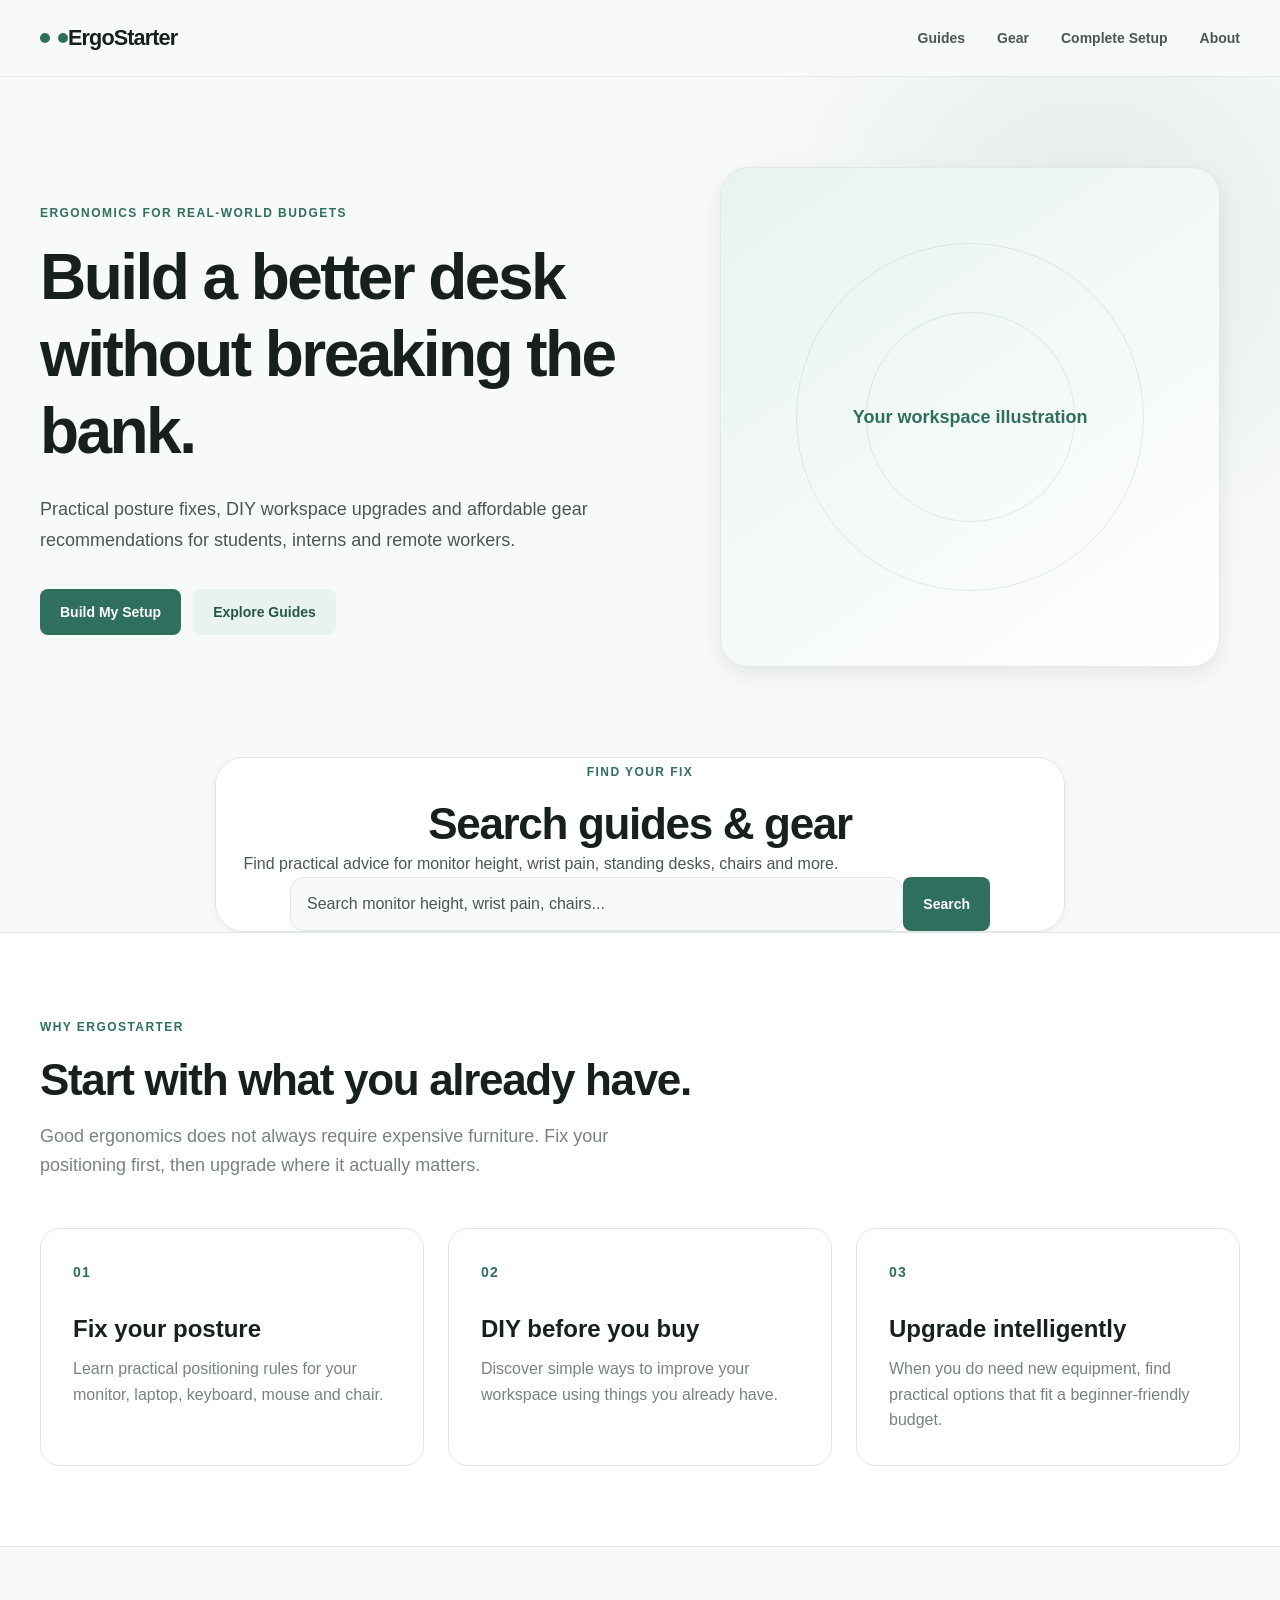
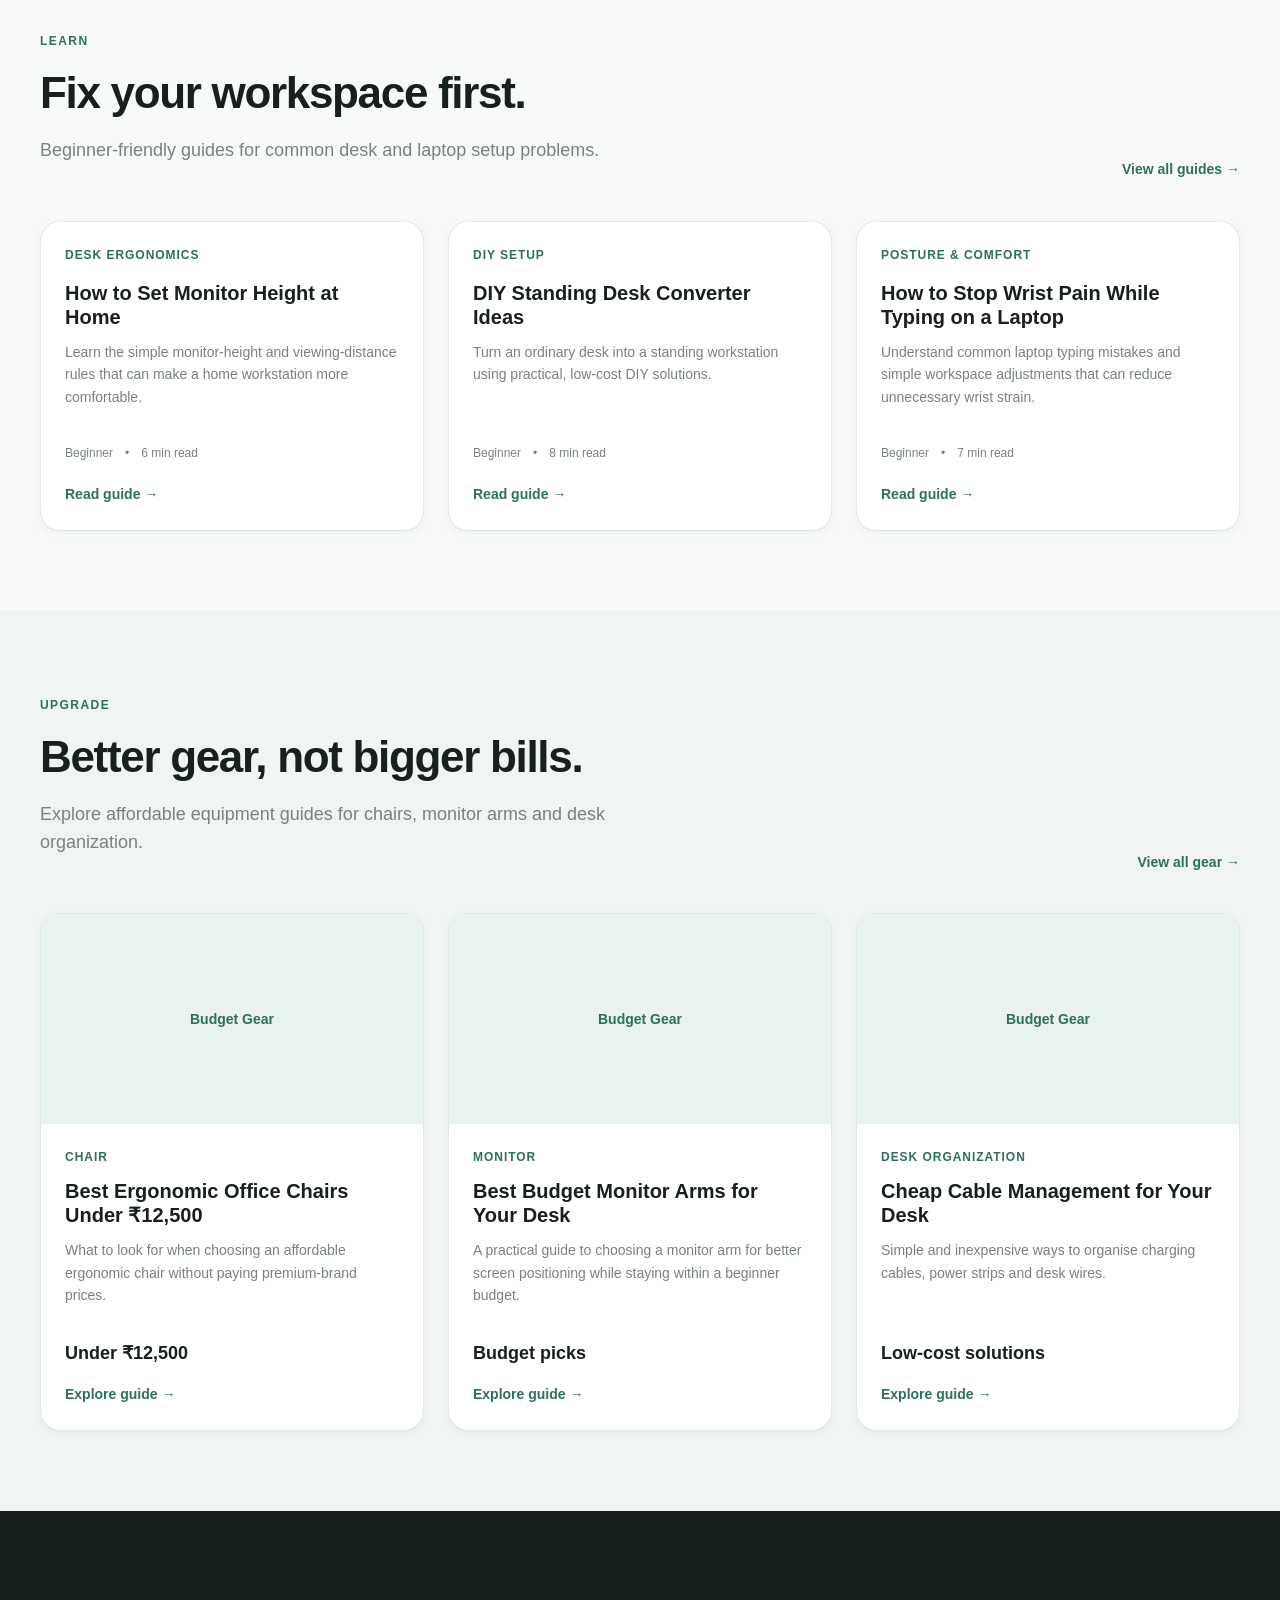
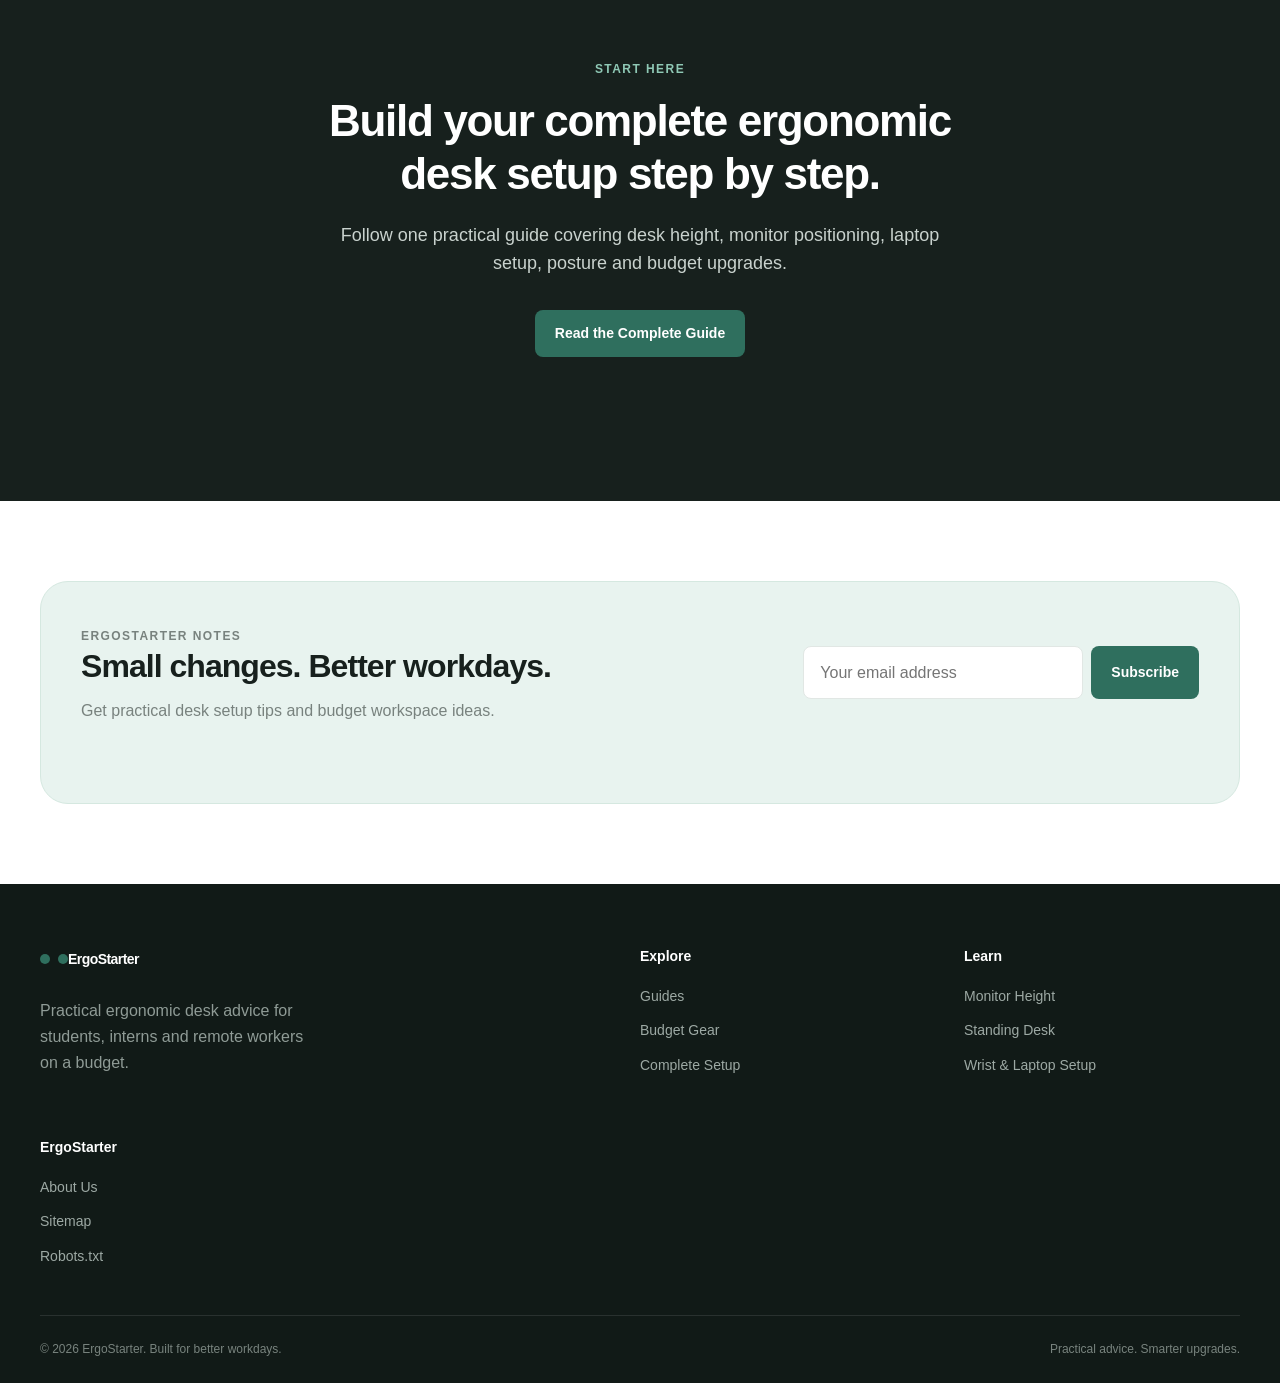
==== commit 23f7a909: "feat: add homepage search interface" ====
--- a/index.html
+++ b/index.html
@@ -153,6 +153,46 @@
 
             </div>
 
+        </section>
+
+        <section class="search-section" aria-labelledby="search-title">
+            <div class="container">
+                <div class="search-box">
+                    <p class="eyebrow">Find your fix</p>
+
+                    <h2 id="search-title">Search guides &amp; gear</h2>
+
+                    <p class="search-description">
+                        Find practical advice for monitor height, wrist pain,
+                        standing desks, chairs and more.
+                    </p>
+
+                    <form id="search-form" class="search-form" role="search">
+                        <label class="visually-hidden" for="site-search">
+                            Search guides and gear
+                        </label>
+
+                        <input
+                            id="site-search"
+                            name="q"
+                            type="search"
+                            placeholder="Search monitor height, wrist pain, chairs..."
+                            autocomplete="off"
+                        >
+
+                        <button class="btn btn-primary" type="submit">
+                            Search
+                        </button>
+                    </form>
+
+                    <div
+                        id="search-results"
+                        class="search-results"
+                        hidden
+                        aria-live="polite"
+                    ></div>
+                </div>
+            </div>
         </section>
 
 
--- a/assets/css/components.css
+++ b/assets/css/components.css
@@ -925,4 +925,127 @@
     border-radius: 50%;
     background: var(--color-primary);
     flex-shrink: 0;
+}
+
+/* =========================
+   Search
+   ========================= */
+
+.search-section {
+    padding: var(--space-4xl) 0;
+    background: var(--color-background);
+}
+
+.search-box {
+    max-width: 850px;
+    margin: 0 auto;
+    padding: var(--space-3xl);
+    text-align: center;
+    background: var(--color-surface);
+    border: 1px solid var(--color-border);
+    border-radius: var(--radius-xl);
+    box-shadow: var(--shadow-sm);
+}
+
+.search-box h2 {
+    margin-bottom: var(--space-sm);
+}
+
+.search-description {
+    max-width: 650px;
+    margin: 0 auto var(--space-xl);
+    color: var(--color-text-muted);
+}
+
+.search-form {
+    display: flex;
+    gap: var(--space-sm);
+    max-width: 700px;
+    margin: 0 auto;
+}
+
+.search-form input {
+    flex: 1;
+    min-width: 0;
+    padding: 0.85rem 1rem;
+    font: inherit;
+    color: var(--color-text);
+    background: var(--color-background);
+    border: 1px solid var(--color-border);
+    border-radius: var(--radius-md);
+    outline: none;
+    transition:
+        border-color var(--transition-fast),
+        box-shadow var(--transition-fast);
+}
+
+.search-form input:focus {
+    border-color: var(--color-primary);
+    box-shadow: 0 0 0 3px rgba(47, 111, 94, 0.12);
+}
+
+.search-form input::placeholder {
+    color: var(--color-text-muted);
+}
+
+.search-results {
+    margin-top: var(--space-xl);
+    text-align: left;
+}
+
+.search-result-count {
+    margin-bottom: var(--space-md);
+    color: var(--color-text-muted);
+    font-size: 0.9rem;
+    font-weight: 600;
+}
+
+.search-result {
+    padding: var(--space-lg);
+    margin-bottom: var(--space-md);
+    background: var(--color-background);
+    border: 1px solid var(--color-border);
+    border-radius: var(--radius-md);
+}
+
+.search-result:last-child {
+    margin-bottom: 0;
+}
+
+.search-result-type {
+    display: inline-block;
+    margin-bottom: var(--space-xs);
+    color: var(--color-primary);
+    font-size: 0.78rem;
+    font-weight: 700;
+    text-transform: uppercase;
+    letter-spacing: 0.05em;
+}
+
+.search-result h3 {
+    margin-bottom: var(--space-xs);
+    font-size: 1.1rem;
+}
+
+.search-result h3 a {
+    color: var(--color-text);
+}
+
+.search-result h3 a:hover {
+    color: var(--color-primary);
+}
+
+.search-result p {
+    margin: 0;
+    color: var(--color-text-muted);
+    font-size: 0.95rem;
+}
+
+.search-empty {
+    padding: var(--space-lg);
+    text-align: center;
+    color: var(--color-text-muted);
+    background: var(--color-background);
+    border: 1px dashed var(--color-border);
+    border-radius: var(--radius-md);
 }
--- a/assets/css/responsive.css
+++ b/assets/css/responsive.css
@@ -420,3 +420,17 @@
         animation-iteration-count: 1 !important;
     }
 }
+
+@media (max-width: 600px) {
+    .search-box {
+        padding: var(--space-xl);
+    }
+
+    .search-form {
+        flex-direction: column;
+    }
+
+    .search-form .btn {
+        width: 100%;
+    }
+}
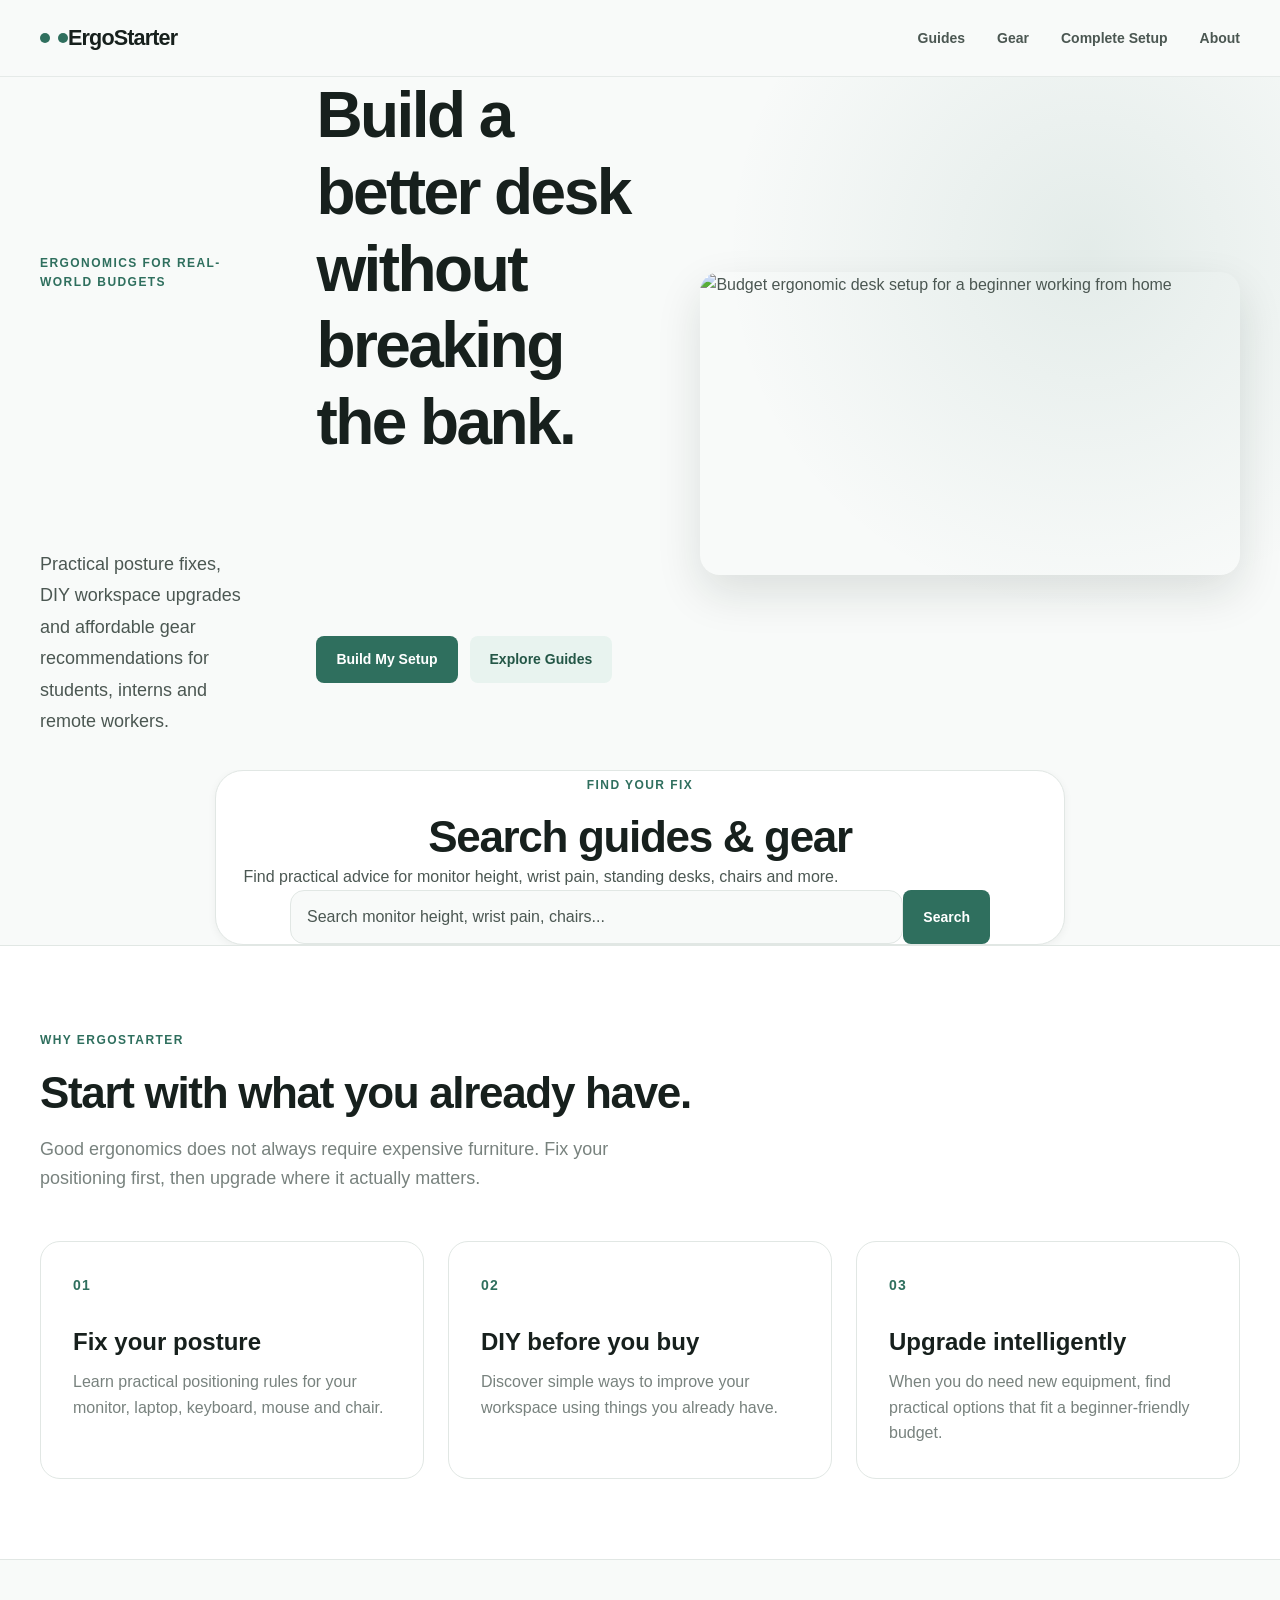
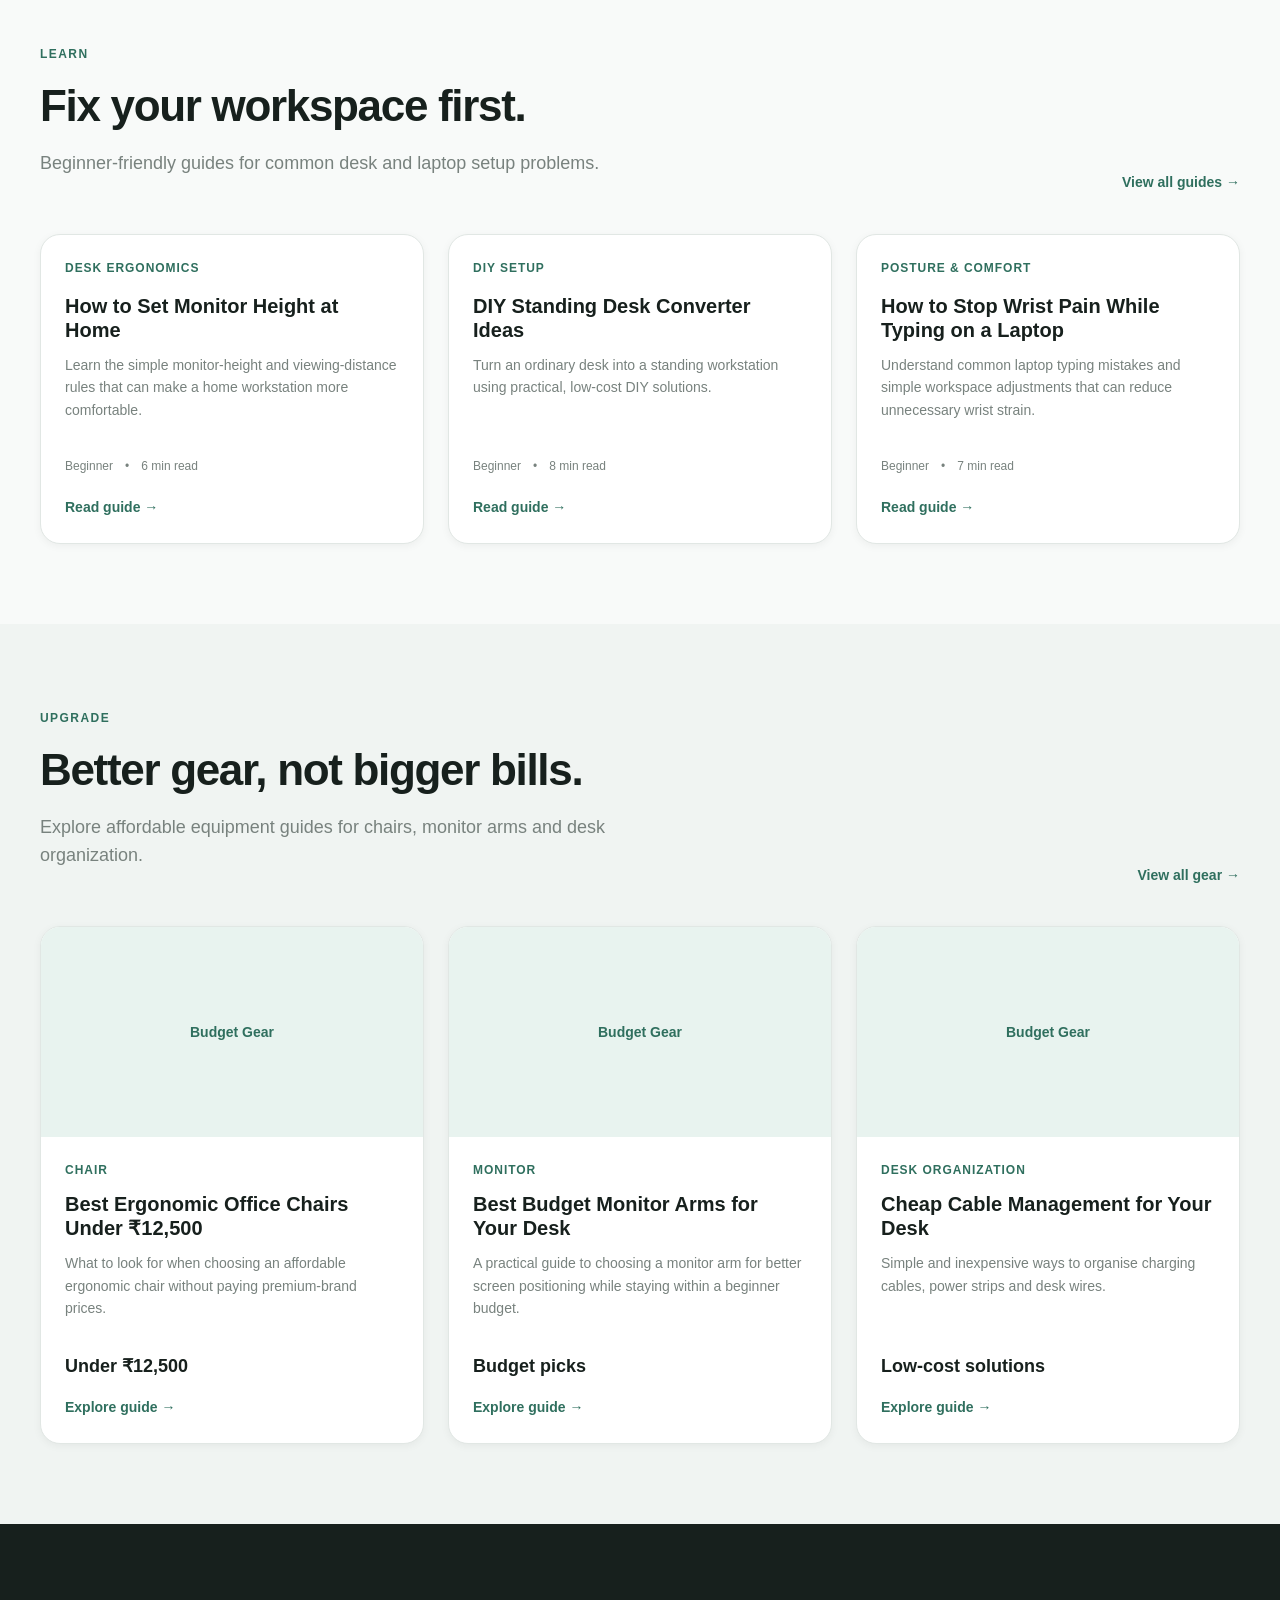
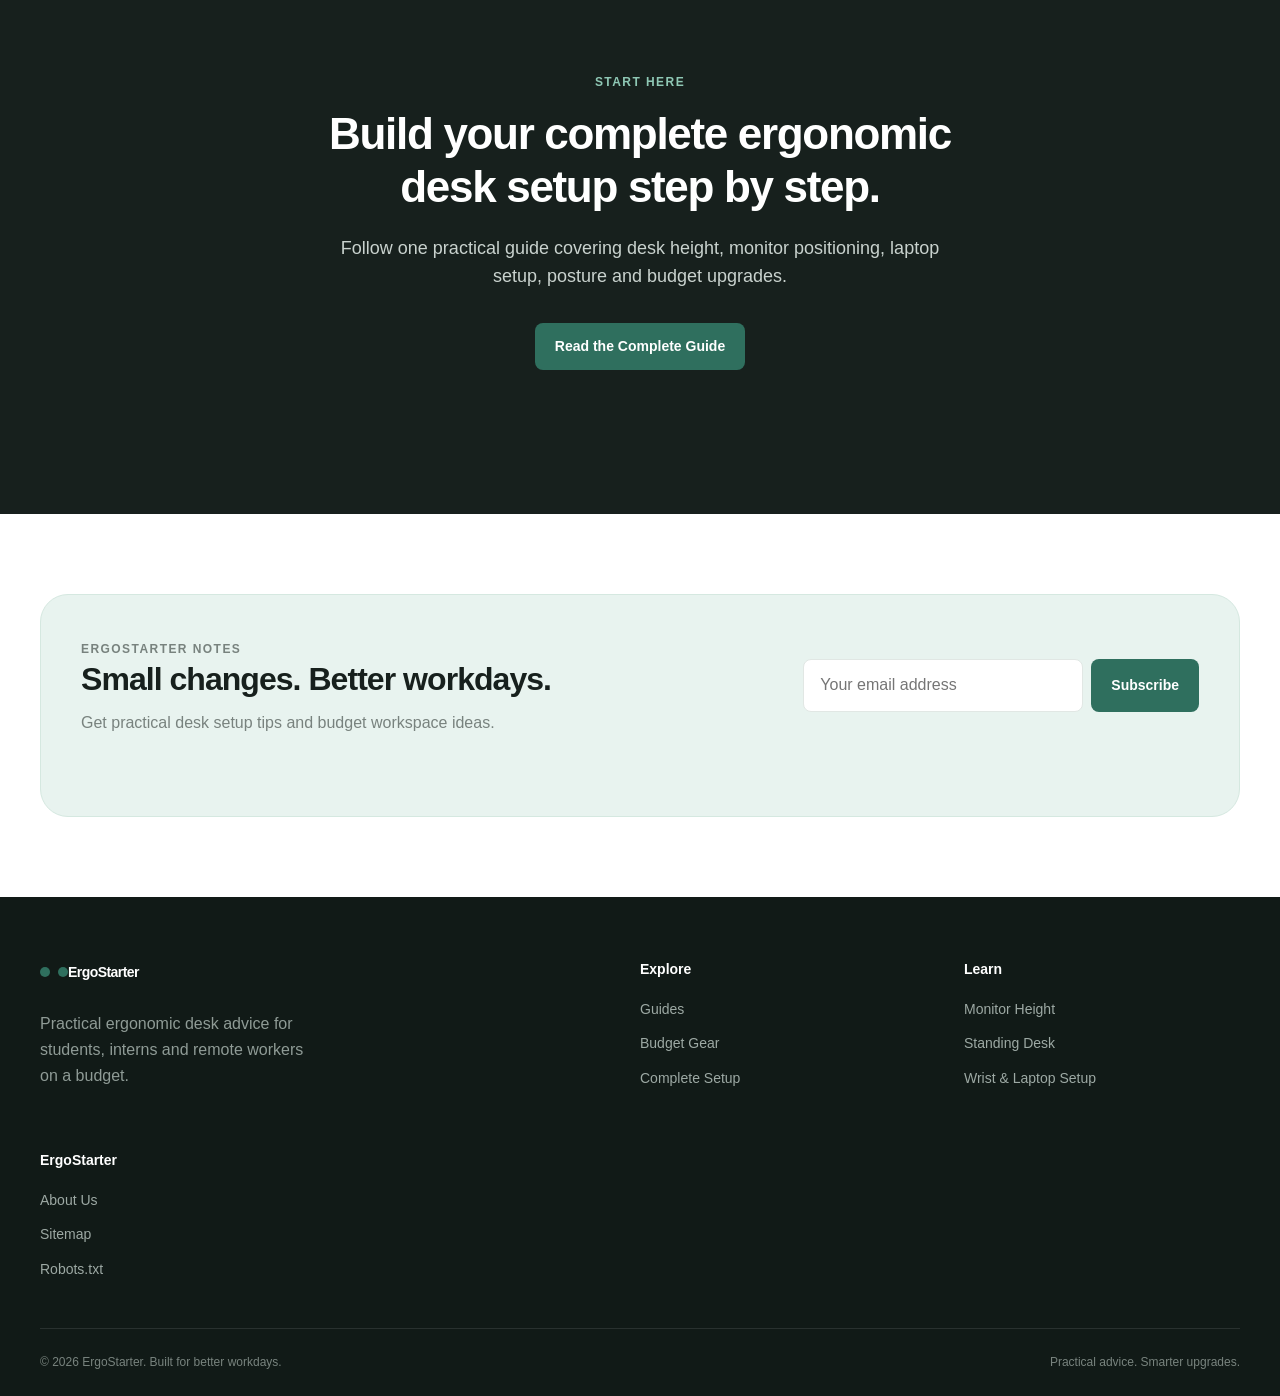
==== commit 305f6df7: "images - 2" ====
--- a/index.html
+++ b/index.html
@@ -138,17 +138,16 @@
                 </div>
 
 
-                <div
-                    class="hero-visual"
-                    aria-hidden="true"
-                >
-
-                    <!-- Hero illustration will be built later -->
-
-                    <div class="hero-placeholder">
-                        Your workspace illustration
-                    </div>
-
+                <div class="hero-visual">
+                    <img
+                        src="/assets/images/hero/hero-homepage.webp"
+                        alt="Budget ergonomic desk setup for a beginner working from home"
+                        class="hero-image"
+                        width="1400"
+                        height="788"
+                        loading="eager"
+                        fetchpriority="high"
+                    >
                 </div>
 
             </div>
--- a/assets/css/style.css
+++ b/assets/css/style.css
@@ -304,4 +304,15 @@
 
 .hidden {
     display: none;
+}
+
+.hero-image {
+    display: block;
+    width: 100%;
+    max-width: 560px;
+    height: auto;
+    margin: 0 auto;
+    border-radius: var(--radius-lg);
+    object-fit: cover;
+    box-shadow: 0 18px 45px rgba(20, 30, 25, 0.12);
 }
--- a/assets/css/components.css
+++ b/assets/css/components.css
@@ -241,11 +241,16 @@
 
 
 .hero-content {
-    position: relative;
-    z-index: 2;
-
-    max-width: 680px;
-}
+    display: grid;
+    grid-template-columns: minmax(0, 1.1fr) minmax(320px, 0.9fr);
+    align-items: center;
+    gap: 64px;
+}
+
+.hero-copy {
+    min-width: 0;
+}
+
 
 
 .hero h1 {
@@ -287,35 +292,20 @@
 
 
 .hero-placeholder {
-    position: relative;
-
-    width: min(100%, 500px);
-    aspect-ratio: 1 / 1;
+    width: 100%;
+    max-width: 480px;
+    min-height: 360px;
 
     display: flex;
     align-items: center;
     justify-content: center;
 
-    padding: var(--space-8);
-
-    color: var(--color-primary);
-
-    background:
-        linear-gradient(
-            145deg,
-            var(--color-primary-light),
-            var(--color-surface)
-        );
-
+    border-radius: var(--radius-lg);
+    background: var(--color-background-alt);
     border: 1px solid var(--color-border);
-    border-radius: var(--radius-xl);
-
-    box-shadow: var(--shadow-md);
-
-    font-size: var(--text-lg);
+
+    color: var(--color-text-muted);
     font-weight: 700;
-
-    text-align: center;
 }
 
 
@@ -1048,4 +1038,219 @@
     background: var(--color-background);
     border: 1px dashed var(--color-border);
     border-radius: var(--radius-md);
+}
+
+/* =========================
+   Article / SEO Pages
+   ========================= */
+
+.article-page {
+    background: var(--color-background);
+}
+
+.article-header {
+    padding: var(--space-4xl) 0 var(--space-3xl);
+    background: var(--color-surface);
+    border-bottom: 1px solid var(--color-border);
+}
+
+.article-header .content-container {
+    max-width: 850px;
+}
+
+.article-header h1 {
+    max-width: 850px;
+    margin-bottom: var(--space-lg);
+    font-size: clamp(2.2rem, 5vw, 4rem);
+    line-height: 1.08;
+    letter-spacing: -0.04em;
+}
+
+.article-intro {
+    max-width: 760px;
+    margin-bottom: var(--space-lg);
+    color: var(--color-text-muted);
+    font-size: 1.15rem;
+    line-height: 1.8;
+}
+
+.article-meta {
+    display: flex;
+    align-items: center;
+    gap: var(--space-sm);
+    color: var(--color-text-muted);
+    font-size: 0.9rem;
+    font-weight: 600;
+}
+
+
+/* Article sections */
+
+.article-section {
+    padding: var(--space-4xl) 0;
+}
+
+.article-section-alt {
+    background: var(--color-surface);
+}
+
+.article-section .content-container {
+    max-width: 780px;
+}
+
+.article-section h2 {
+    margin-bottom: var(--space-lg);
+    font-size: clamp(1.7rem, 3vw, 2.4rem);
+}
+
+.article-section p {
+    margin-bottom: var(--space-lg);
+    font-size: 1.05rem;
+    line-height: 1.85;
+}
+
+.article-section p:last-child {
+    margin-bottom: 0;
+}
+
+
+/* Highlight box */
+
+.article-highlight {
+    padding: var(--space-xl);
+    background: var(--color-light-green);
+    border-left: 4px solid var(--color-primary);
+    border-radius: var(--radius-md);
+}
+
+.article-highlight h2 {
+    margin-bottom: var(--space-sm);
+    font-size: 1.4rem;
+}
+
+.article-highlight p {
+    margin-bottom: 0;
+}
+
+
+/* Table of contents */
+
+.article-toc {
+    display: grid;
+    gap: var(--space-sm);
+    margin-top: var(--space-lg);
+}
+
+.article-toc a {
+    display: block;
+    padding: var(--space-md) var(--space-lg);
+    color: var(--color-text);
+    background: var(--color-background);
+    border: 1px solid var(--color-border);
+    border-radius: var(--radius-md);
+    font-weight: 600;
+    transition:
+        color var(--transition-fast),
+        border-color var(--transition-fast),
+        transform var(--transition-fast);
+}
+
+.article-toc a:hover {
+    color: var(--color-primary);
+    border-color: var(--color-primary);
+    transform: translateX(4px);
+}
+
+
+/* Tips */
+
+.article-tip {
+    display: flex;
+    gap: var(--space-sm);
+    margin-top: var(--space-xl);
+    padding: var(--space-lg);
+    background: var(--color-surface);
+    border: 1px solid var(--color-border);
+    border-radius: var(--radius-md);
+}
+
+.article-tip strong {
+    color: var(--color-primary);
+    white-space: nowrap;
+}
+
+
+/* Lists */
+
+.article-list {
+    margin: var(--space-lg) 0;
+    padding-left: 1.5rem;
+}
+
+.article-list li {
+    margin-bottom: var(--space-md);
+    padding-left: var(--space-xs);
+    line-height: 1.7;
+}
+
+.article-list li:last-child {
+    margin-bottom: 0;
+}
+
+
+/* Internal links */
+
+.article-inline-link {
+    display: inline-flex;
+    align-items: center;
+    margin-top: var(--space-sm);
+    color: var(--color-primary);
+    font-weight: 700;
+}
+
+.article-inline-link:hover {
+    text-decoration: underline;
+}
+
+
+/* Article CTA */
+
+.article-cta {
+    padding: var(--space-4xl) 0;
+    background: var(--color-dark-green);
+    color: #ffffff;
+}
+
+.article-cta .content-container {
+    max-width: 850px;
+    text-align: center;
+}
+
+.article-cta h2 {
+    margin-bottom: var(--space-md);
+    color: #ffffff;
+    font-size: clamp(1.8rem, 4vw, 2.8rem);
+}
+
+.article-cta p {
+    max-width: 680px;
+    margin: 0 auto var(--space-xl);
+    color: rgba(255, 255, 255, 0.82);
+    line-height: 1.8;
+}
+
+.article-cta-actions {
+    display: flex;
+    justify-content: center;
+    gap: var(--space-md);
+    flex-wrap: wrap;
+}
+
+.article-cta .btn-secondary {
+    color: #ffffff;
+    border-color: rgba(255, 255, 255, 0.5);
+}
+
+.article-cta .btn-secondary:hover {
+    border-color: #ffffff;
 }
--- a/assets/css/responsive.css
+++ b/assets/css/responsive.css
@@ -67,12 +67,10 @@
     }
 
     .hero-content {
-        max-width: 720px;
-
-        margin-inline: auto;
-
-        text-align: center;
-    }
+    grid-template-columns: 1fr;
+    gap: 32px;
+    }
+
 
     .hero-description {
         margin-inline: auto;
@@ -83,7 +81,7 @@
     }
 
     .hero-visual {
-        min-height: 340px;
+        min-height: 280px;
     }
 
     .hero-placeholder {
@@ -434,3 +432,38 @@
         width: 100%;
     }
 }
+
+@media (max-width: 600px) {
+
+    .article-header {
+        padding: var(--space-3xl) 0 var(--space-2xl);
+    }
+
+    .article-header h1 {
+        font-size: 2.2rem;
+    }
+
+    .article-intro {
+        font-size: 1rem;
+    }
+
+    .article-section {
+        padding: var(--space-3xl) 0;
+    }
+
+    .article-section p {
+        font-size: 1rem;
+    }
+
+    .article-tip {
+        flex-direction: column;
+    }
+
+    .article-cta-actions {
+        flex-direction: column;
+    }
+
+    .article-cta-actions .btn {
+        width: 100%;
+    }
+}
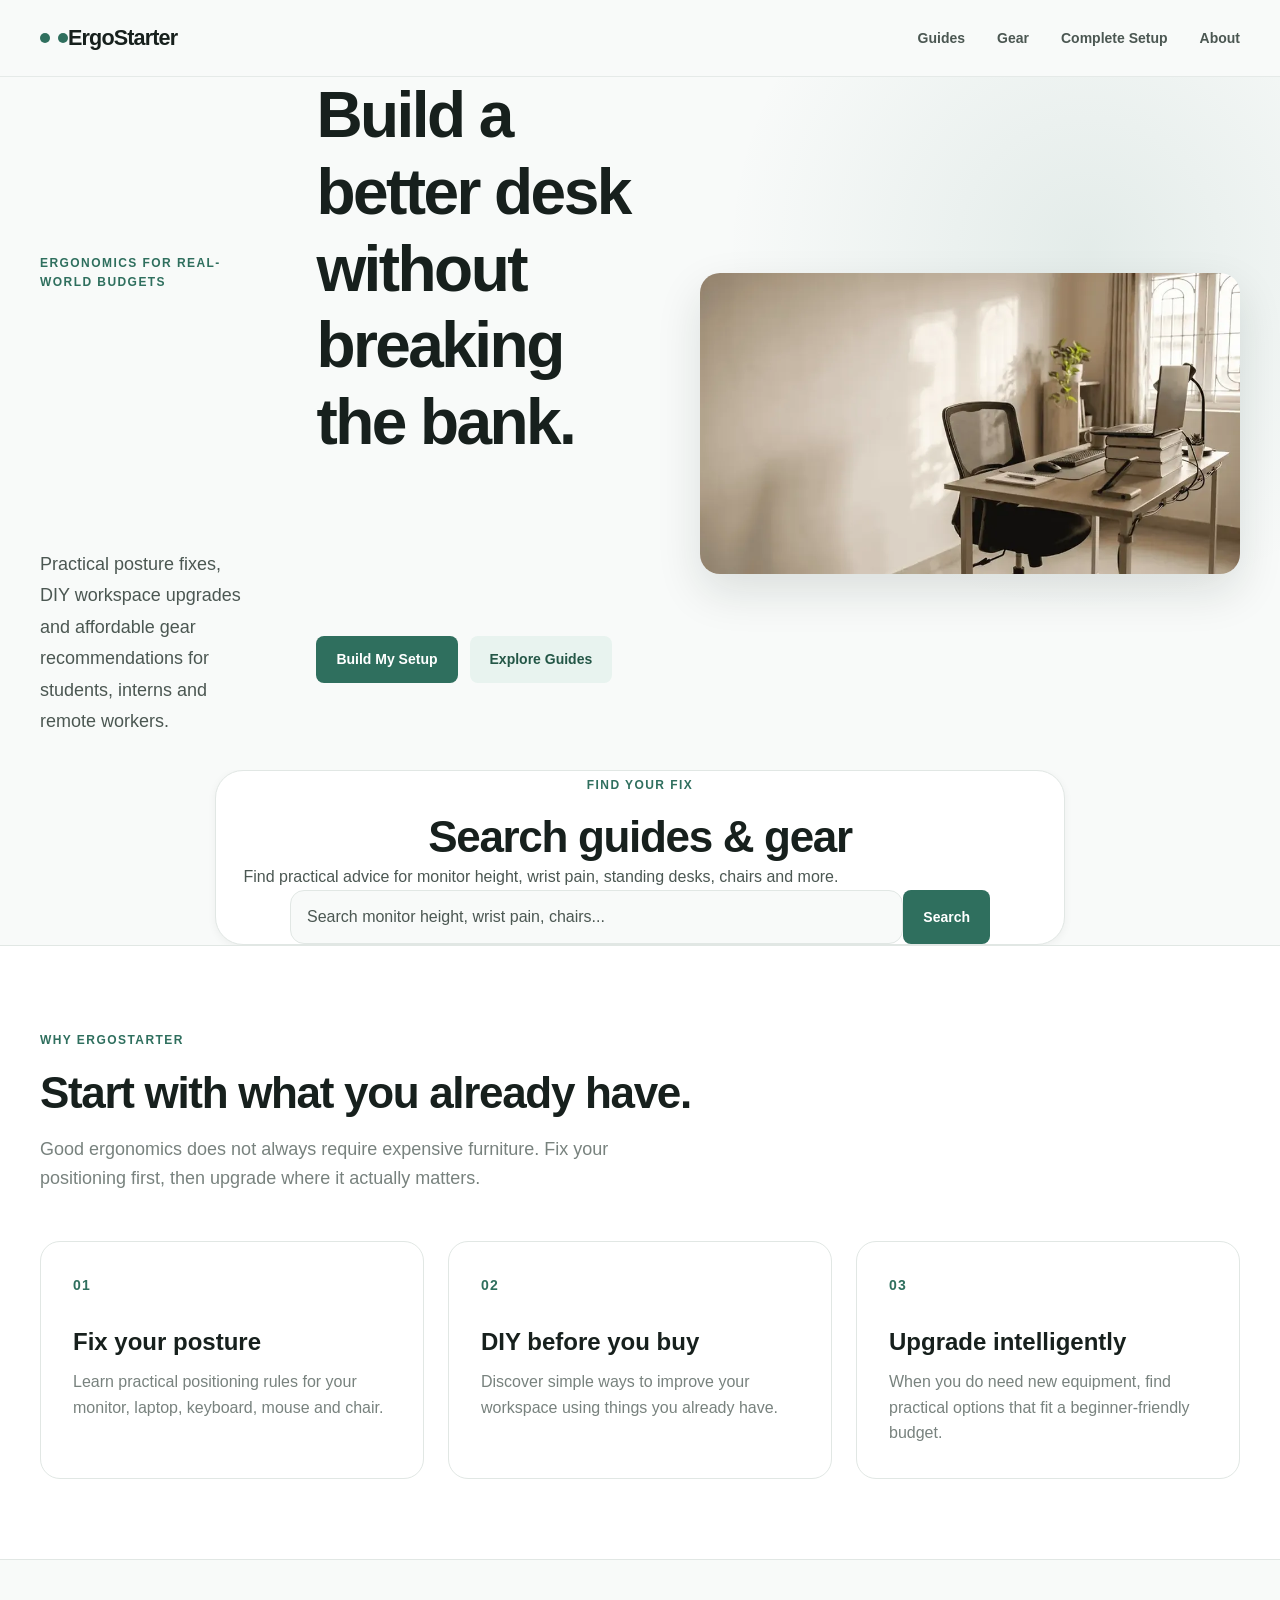
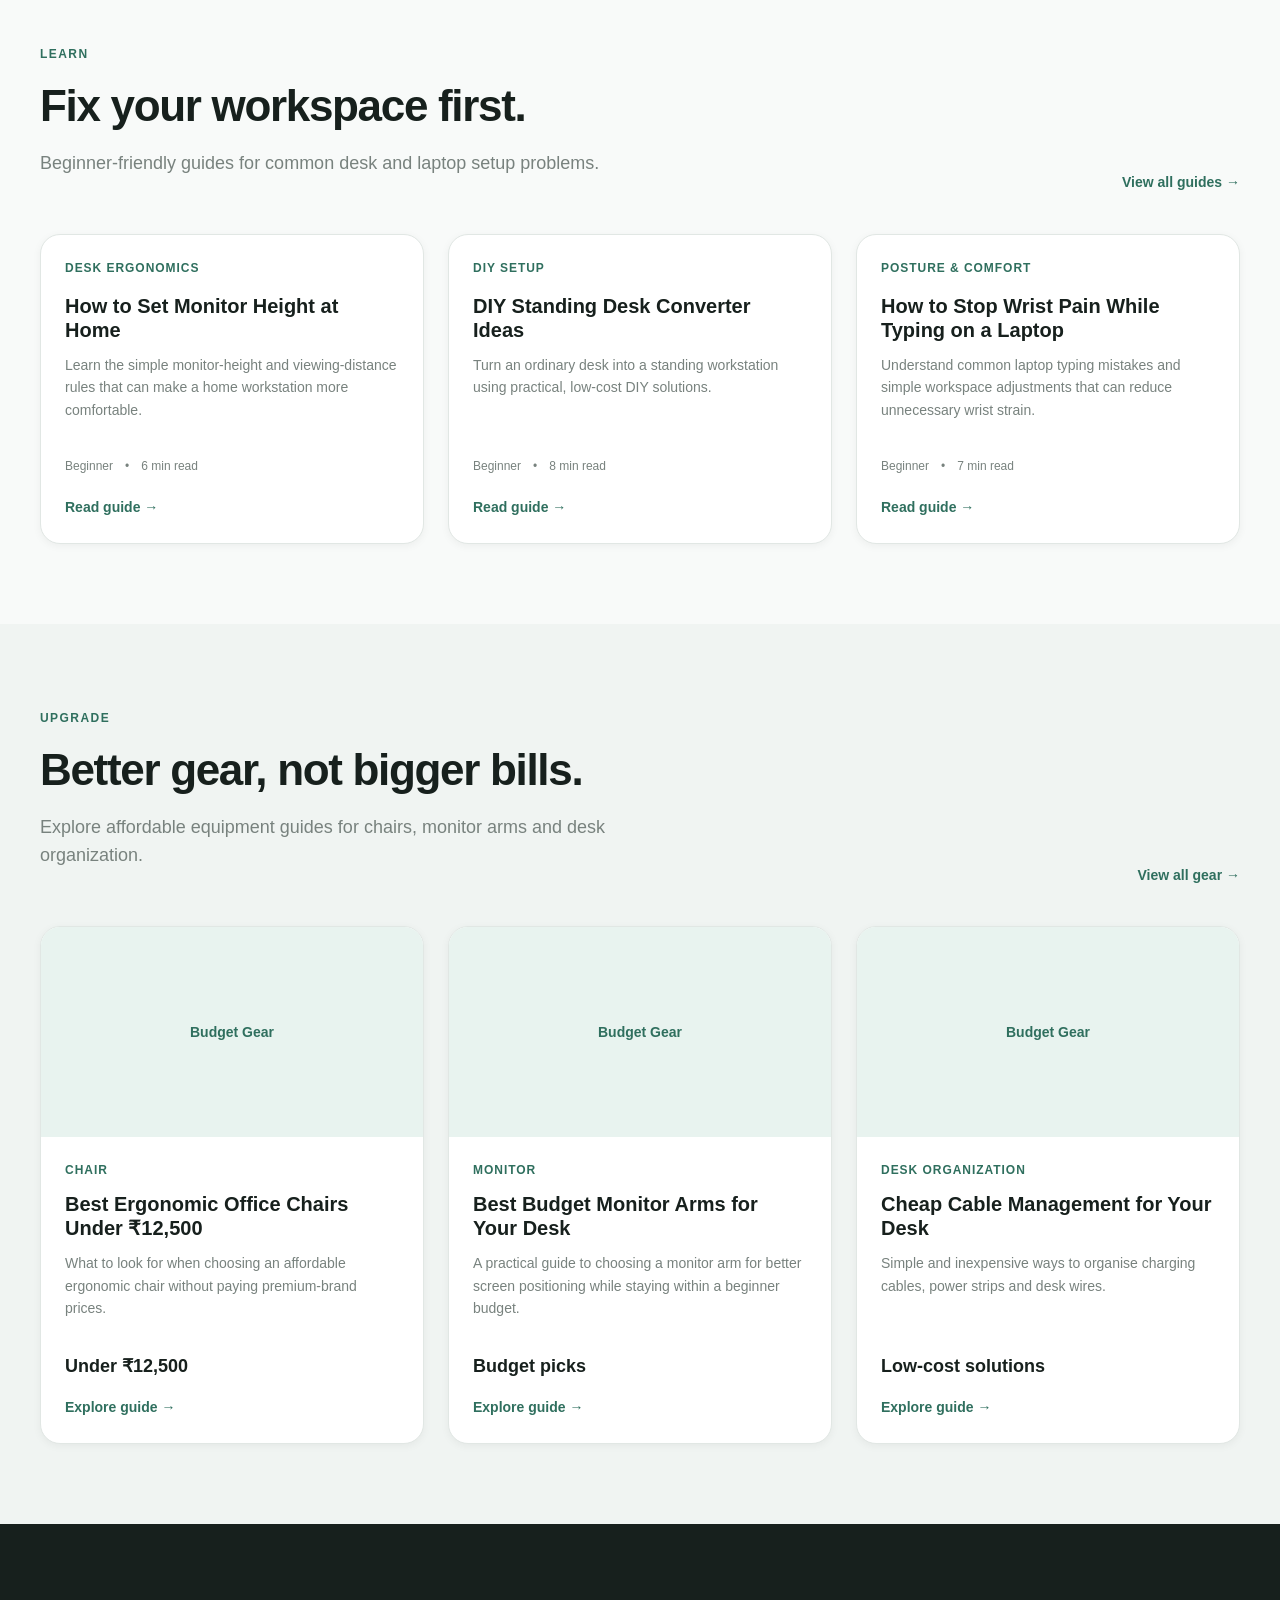
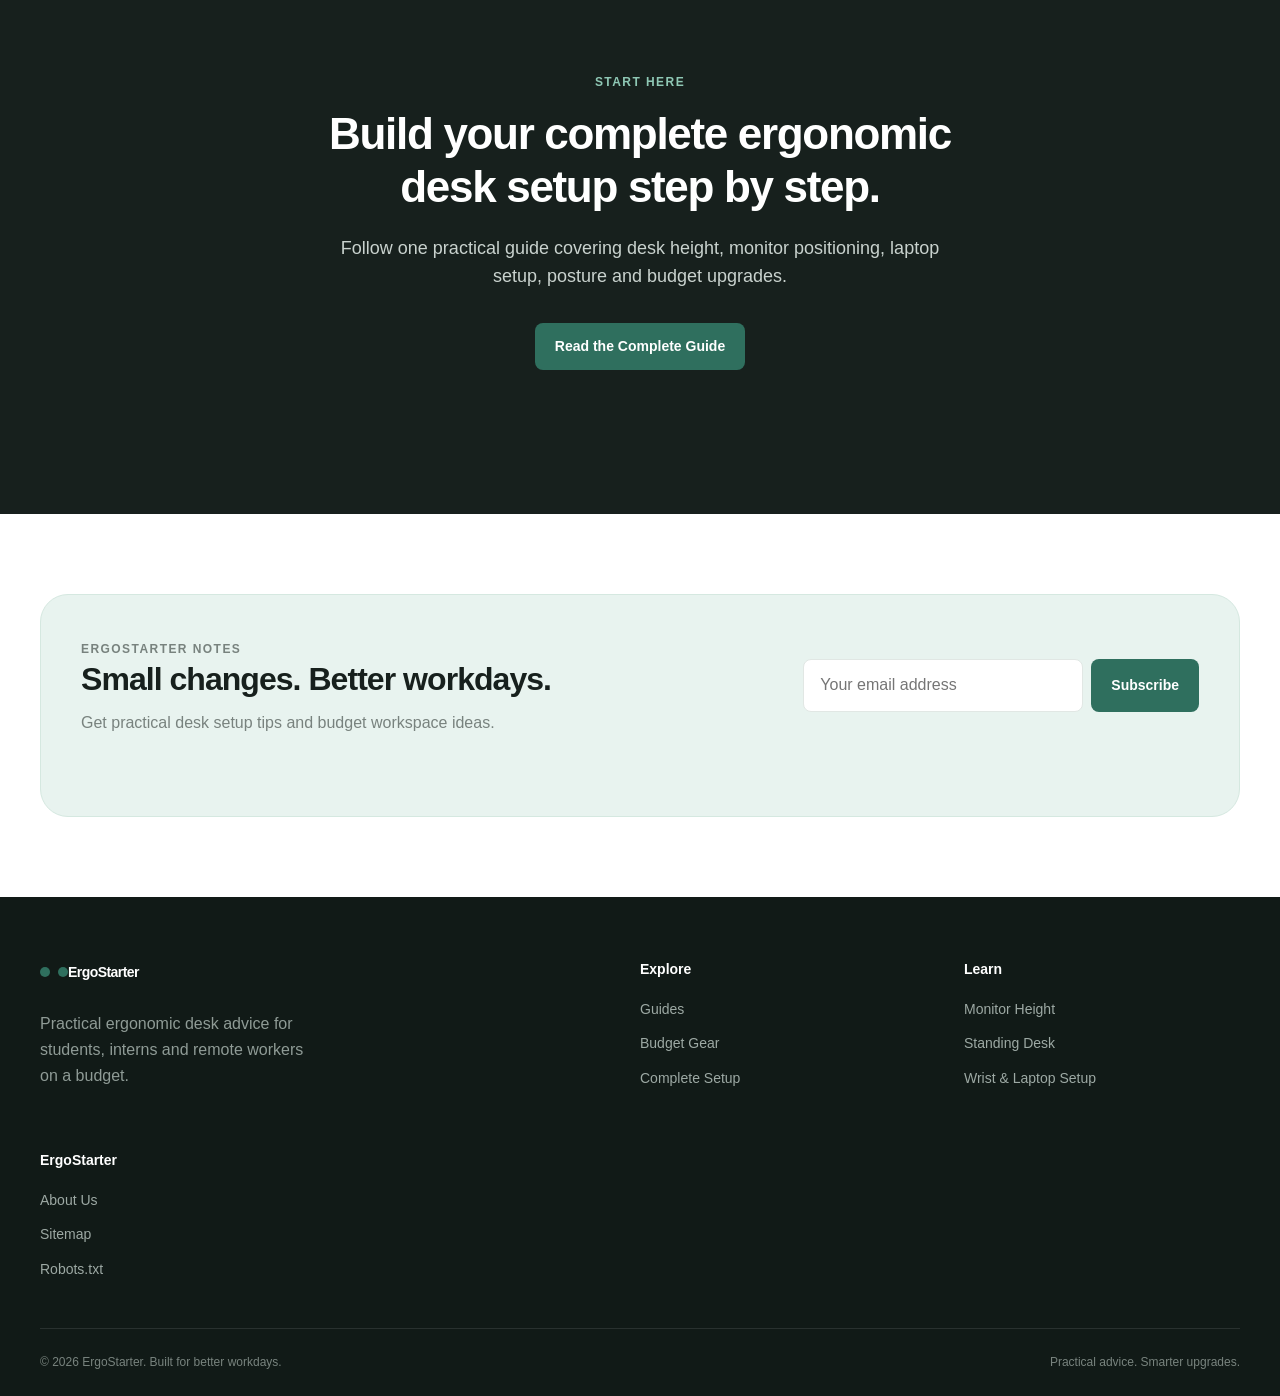
==== commit c30e9a90: "Final Optimization I think" ====
--- a/index.html
+++ b/index.html
@@ -26,7 +26,7 @@
     <!-- Canonical will be updated once the final domain is selected -->
     <link
         rel="canonical"
-        href="https://YOURDOMAIN.com/"
+        href="https://ergostarter.pro/"
     >
 
     <!-- Open Graph -->
@@ -47,7 +47,7 @@
 
     <meta
         property="og:url"
-        content="https://YOURDOMAIN.com/"
+        content="https://ergostarter.pro/"
     >
 
     <!-- Stylesheets -->
@@ -65,6 +65,61 @@
         rel="stylesheet"
         href="assets/css/responsive.css"
     >
+
+<!-- Google tag (gtag.js) - Deferred for Core Web Vitals -->
+<script>
+  window.dataLayer = window.dataLayer || [];
+  function gtag(){dataLayer.push(arguments);}
+  gtag('js', new Date());
+  (function() {
+    var loaded = false;
+    function loadGTM() {
+      if (loaded) return;
+      loaded = true;
+      var s = document.createElement('script');
+      s.async = true;
+      s.src = 'https://www.googletagmanager.com/gtm.js?id=GTM-KK4GDS9F';
+      document.head.appendChild(s);
+    }
+    window.addEventListener('load', function() { setTimeout(loadGTM, 2500); });
+    ['scroll', 'mousemove', 'touchstart', 'keydown'].forEach(function(evt) {
+      window.addEventListener(evt, loadGTM, { once: true, passive: true });
+    });
+  })();
+</script>
+
+<!-- OpenGraph Metadata -->
+<meta property="og:type" content="website" />
+<meta property="og:site_name" content="ErgoStarter" />
+<meta property="og:title" content="ErgoStarter: Budget Ergonomic Desk Setups in India" />
+<meta property="og:description" content="Practical posture fixes, DIY workspace improvements, and budget ergonomic desk gear under ₹5,000 for Indian students and WFH beginners." />
+<meta property="og:url" content="https://ergostarter.pro/" />
+
+<!-- JSON-LD Structured Data (Organization & WebSite) -->
+<script type="application/ld+json">
+{
+  "@context": "https://schema.org",
+  "@graph": [
+    {
+      "@type": "Organization",
+      "@id": "https://ergostarter.pro/#organization",
+      "name": "ErgoStarter",
+      "url": "https://ergostarter.pro/",
+      "description": "Budget ergonomic workspace design and posture optimization guides for Indian students and remote workers."
+    },
+    {
+      "@type": "WebSite",
+      "@id": "https://ergostarter.pro/#website",
+      "url": "https://ergostarter.pro/",
+      "name": "ErgoStarter",
+      "publisher": {
+        "@id": "https://ergostarter.pro/#organization"
+      }
+    }
+  ]
+}
+</script>
+<link rel="preload" as="image" href="/assets/images/hero/hero-homepage.webp" fetchpriority="high">
 </head>
 
 
--- a/assets/css/components.css
+++ b/assets/css/components.css
@@ -1228,14 +1228,14 @@
 
 .article-cta h2 {
     margin-bottom: var(--space-md);
-    color: #ffffff;
+    color: #00744f;
     font-size: clamp(1.8rem, 4vw, 2.8rem);
 }
 
 .article-cta p {
     max-width: 680px;
     margin: 0 auto var(--space-xl);
-    color: rgba(255, 255, 255, 0.82);
+    color: #00744f;
     line-height: 1.8;
 }
 
